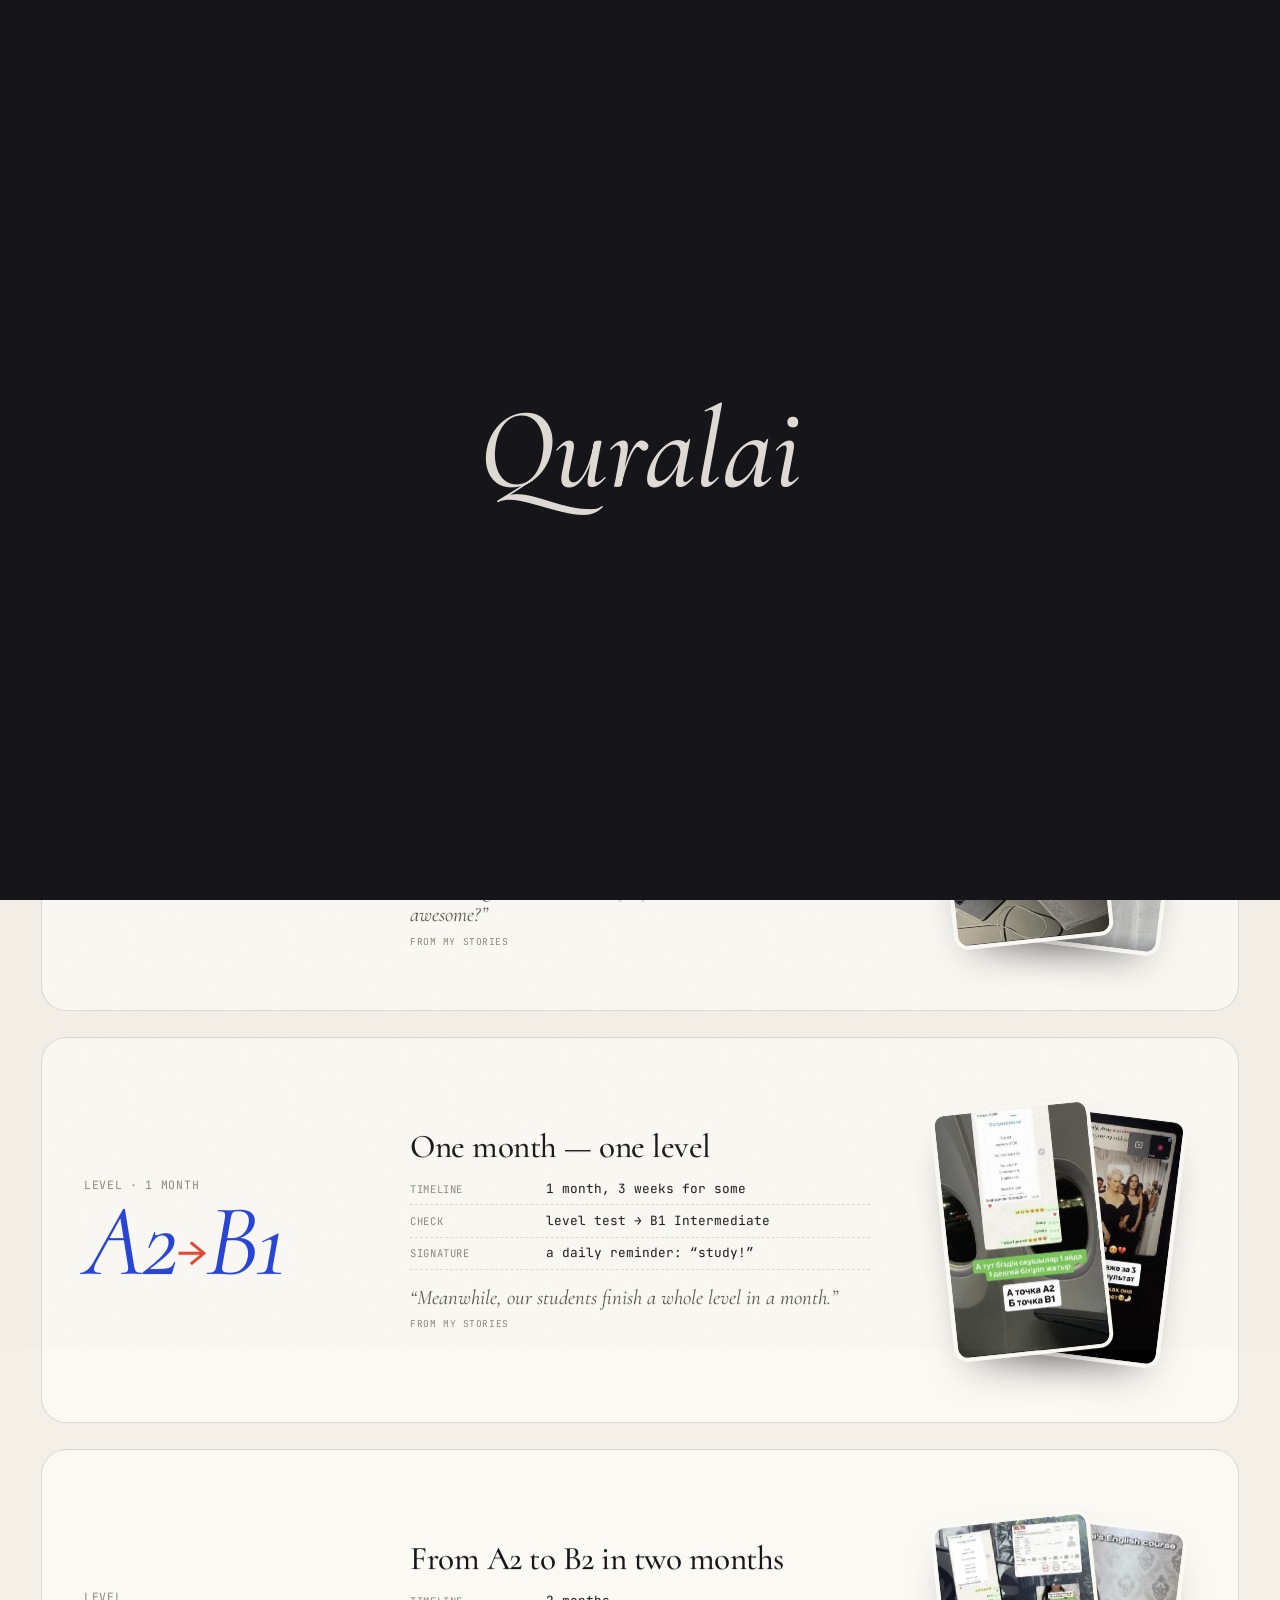
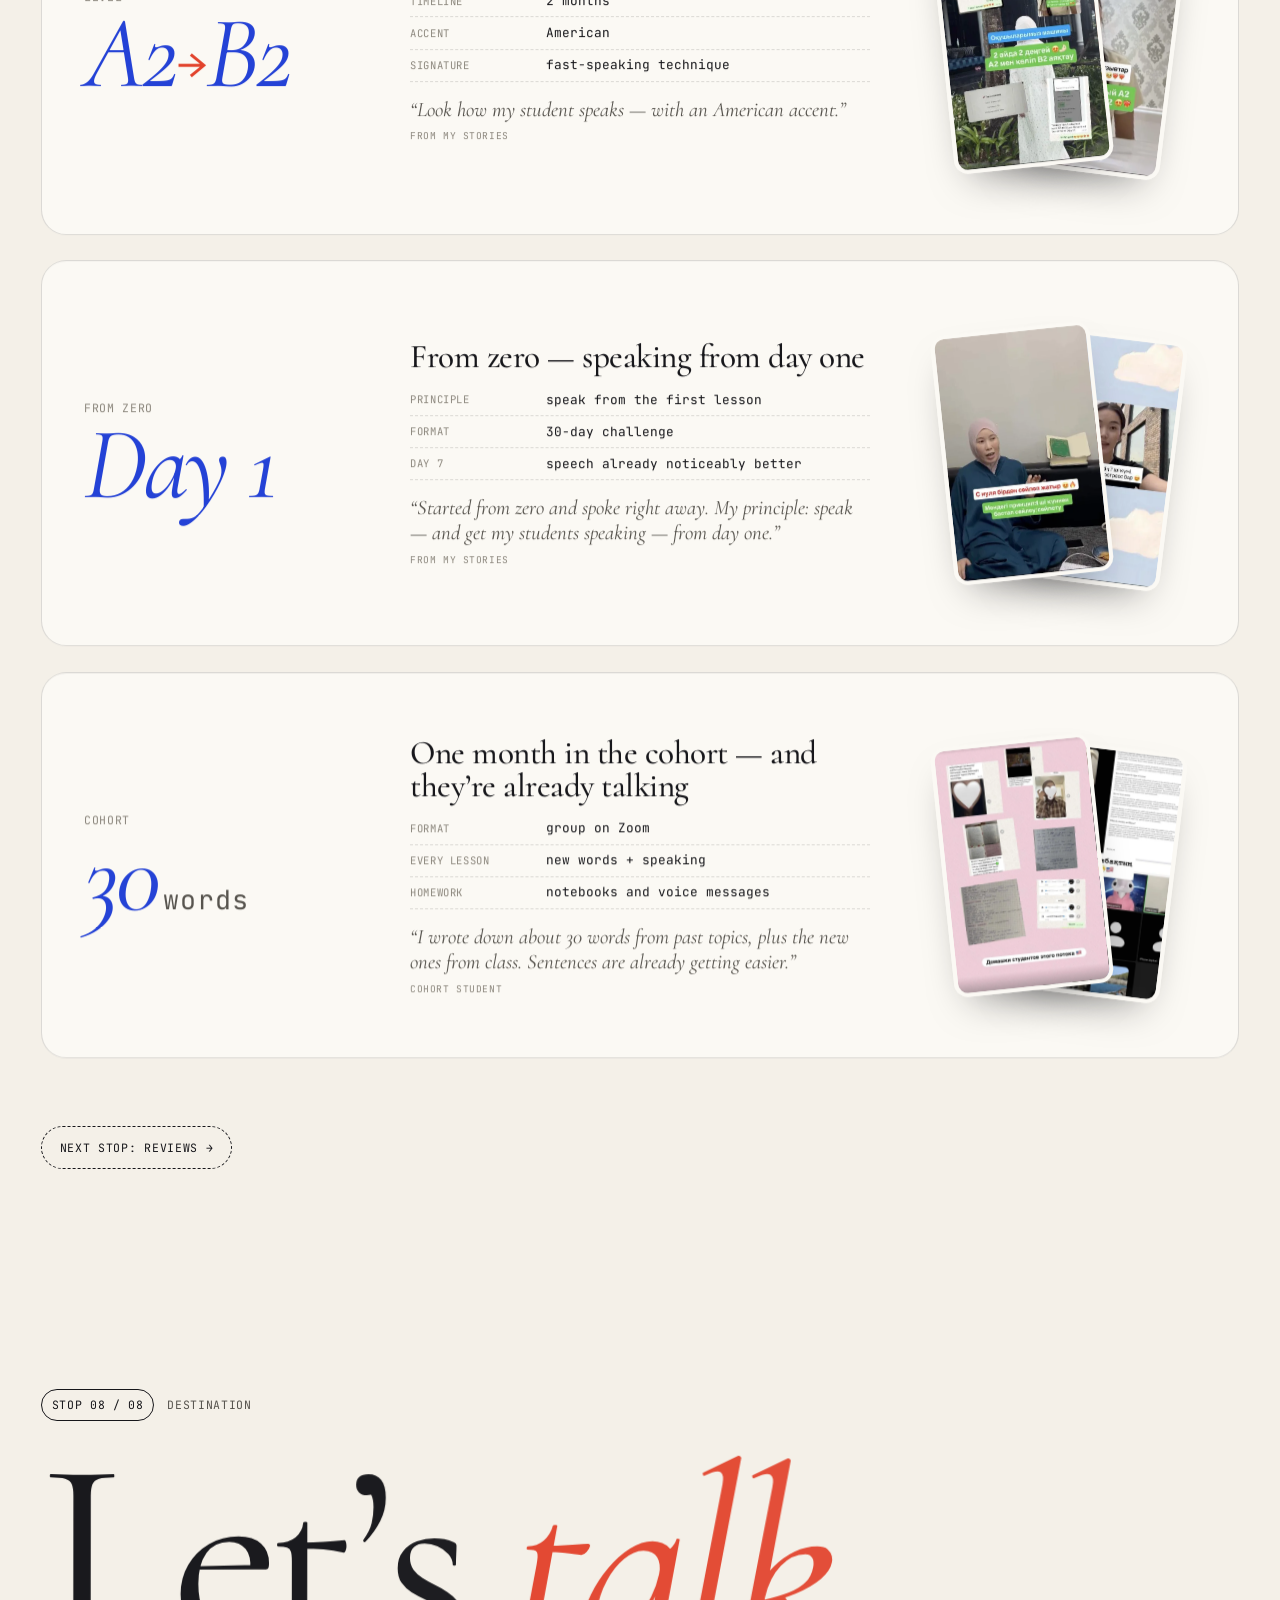
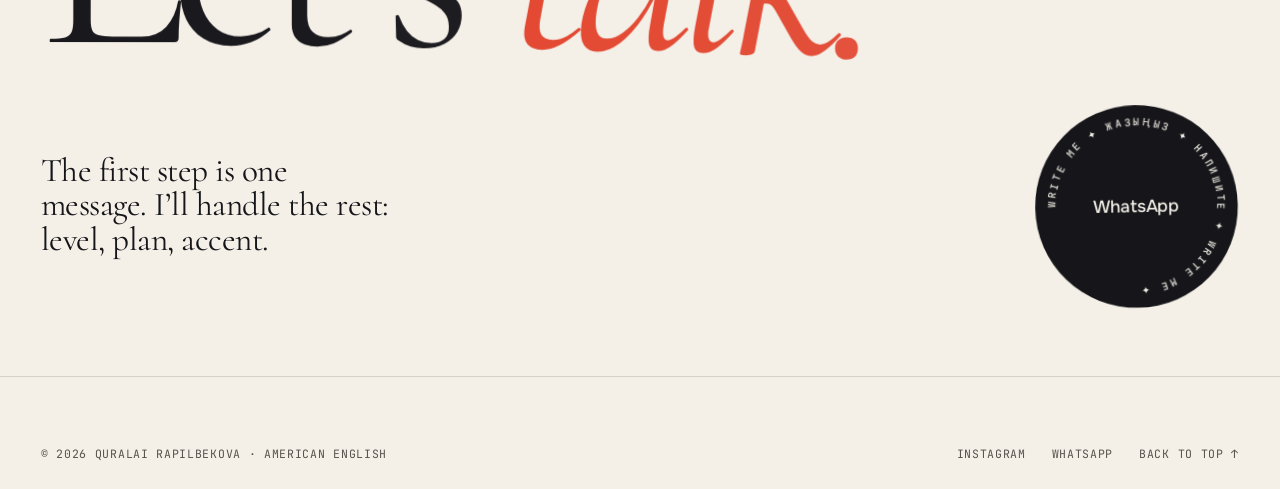
==== cases.html @ 3e8ac433 "Quralai portfolio site: multi-page, EN/RU/KZ, cases and reviews Co-Authored-By: Claude Opus 5.5 <nor" ====
<!doctype html>
<html lang="en" data-lang="en">
<head>
<meta charset="utf-8">
<meta name="viewport" content="width=device-width, initial-scale=1">
<title>Quralai — American English coach</title>
<meta name="description" content="Құралай Рапилбекова — преподаватель американского английского. 1300+ учеников по всему миру, 80% урока — живая речь. Консультации, потоки, индивидуальные занятия онлайн.">
<meta property="og:title" content="Quralai — American English coach">
<meta property="og:description" content="Американский английский, на котором вы наконец заговорите. 1300+ учеников, 7 языков, онлайн по всему миру.">
<meta property="og:image" content="assets/img/hero-portrait.webp">
<meta name="theme-color" content="#F4F0E8">
<link rel="icon" href="data:image/svg+xml,%3Csvg xmlns='http://www.w3.org/2000/svg' viewBox='0 0 64 64'%3E%3Crect width='64' height='64' rx='32' fill='%2316161A'/%3E%3Ctext x='32' y='44' text-anchor='middle' font-family='Georgia' font-style='italic' font-size='38' fill='%23F4F0E8'%3EQ%3C/text%3E%3C/svg%3E">
<link rel="preconnect" href="https://fonts.googleapis.com">
<link rel="preconnect" href="https://fonts.gstatic.com" crossorigin>
<link href="https://fonts.googleapis.com/css2?family=Caveat:wght@500;700&family=Cormorant:ital,wght@0,400;0,500;0,600;1,400;1,500;1,600&family=JetBrains+Mono:wght@400;500&family=Onest:wght@400;500;600&display=swap" rel="stylesheet">
<script src="assets/js/hide-netlify-badge.js"></script>
<link rel="stylesheet" href="assets/css/style.css?v=8">
</head>
<body class="is-loading subpage">
<span id="page-top"></span>
<div class="curtain" aria-hidden="true"><span class="curtain__word serif-i">Quralai</span></div>


<!-- ============ PRELOADER: greetings ============ -->
<div class="loader" aria-hidden="true">
  <div class="loader__word"><span data-greet>Сәлем</span></div>
  <div class="loader__meta mono"><span>Boarding</span><span class="loader__count">00</span></div>
</div>

<!-- ============ CURSOR ============ -->
<div class="cursor" aria-hidden="true">
  <div class="cursor__ring">
    <svg class="cursor__orbit" viewBox="0 0 120 120"><defs><path id="orbitPath" d="M60,60 m-46,0 a46,46 0 1,1 92,0 a46,46 0 1,1 -92,0"/></defs><text><textPath href="#orbitPath">hello · сәлем · привет · bonjour · hola · hello · сәлем ·</textPath></text></svg>
    <span class="cursor__label"></span>
  </div>
  <div class="cursor__dot"></div>
</div>

<!-- ============ BACKGROUND GLOBE ============ -->
<div class="globe" aria-hidden="true"><canvas id="globe"></canvas></div>
<div class="grain" aria-hidden="true"></div>

<!-- ============ NAV ============ -->
<header class="nav">
  <a href="index.html" class="nav__logo" data-cursor="наверх"><span class="serif-i">Quralai</span><sup class="mono">EN-US</sup></a>
  <nav class="nav__links" aria-label="Разделы">
    <a data-i18n="t0" href="path.html" data-n="01">Путь</a>
    <a data-i18n="t1" href="method.html" data-n="02">Метод</a>
    <a data-i18n="t2" class="is-active" href="cases.html" data-n="03">Кейсы</a>
    <a data-i18n="t3" href="reviews.html" data-n="04">Отзывы</a>
    <a href="reels.html" data-n="05">Reels</a>
    <a data-i18n="t4" href="formats.html" data-n="06">Форматы</a>
    <a href="faq.html" data-n="07">FAQ</a>
  </nav>
  <div class="lang" role="group" aria-label="Language"><button data-lang="en" class="is-on" aria-pressed="true">EN</button><button data-lang="ru" aria-pressed="false">RU</button><button data-lang="kz" aria-pressed="false">KZ</button><i class="lang__pill" aria-hidden="true"></i></div>
  <a class="btn btn--ink btn--sm nav__cta magnetic" href="https://wa.me/77477490495?text=%D0%97%D0%B4%D1%80%D0%B0%D0%B2%D1%81%D1%82%D0%B2%D1%83%D0%B9%D1%82%D0%B5%2C%20%D0%9A%D1%83%D1%80%D0%B0%D0%BB%D0%B0%D0%B9!%20%D0%A5%D0%BE%D1%87%D1%83%20%D0%B7%D0%B0%D0%BF%D0%B8%D1%81%D0%B0%D1%82%D1%8C%D1%81%D1%8F%20%D0%BD%D0%B0%20%D0%BA%D0%BE%D0%BD%D1%81%D1%83%D0%BB%D1%8C%D1%82%D0%B0%D1%86%D0%B8%D1%8E" target="_blank" rel="noopener" data-cursor="WhatsApp"><span class="roll"><span data-i18n="t5">Записаться</span><span data-i18n="t5">Записаться</span></span><i class="arr">↗</i></a>
  <button class="nav__burger" aria-label="Меню" aria-expanded="false"><span></span><span></span></button>
  <!-- flight progress -->
  <div class="flight" aria-hidden="true">
    <div class="flight__track"><div class="flight__fill"></div></div>
    <svg class="flight__plane" viewBox="0 0 24 24"><path d="M21 16v-2l-8-5V3.5a1.5 1.5 0 0 0-3 0V9l-8 5v2l8-2.5V19l-2 1.5V22l3.5-1 3.5 1v-1.5L13 19v-5.5z"/></svg>
  </div>
</header>
<div class="menu" aria-hidden="true">
  <a data-i18n="t0" href="path.html">Путь</a><a data-i18n="t1" href="method.html">Метод</a><a data-i18n="t2" href="cases.html">Кейсы</a><a data-i18n="t3" href="reviews.html">Отзывы</a><a href="reels.html">Reels</a><a data-i18n="t4" href="formats.html">Форматы</a><a href="faq.html">FAQ</a>
  <a class="menu__wa" href="https://wa.me/77477490495" target="_blank" rel="noopener">WhatsApp ↗</a>
</div>

<main id="smooth">
<!-- ================================================= 03 CASES -->
<section class="cases" id="cases" data-globe="cases">
  <div class="wrap">
    <div class="sec-head sec-head--split">
      <div>
        <div class="stop mono"><span class="stop__n">Stop 03 / 08</span><span data-i18n="t2">Кейсы</span></div>
        <h2 data-i18n="t60" class="h2 reveal-lines">Не обещания — <em data-i18n="t83">результаты</em> учеников.</h2>
      </div>
      <p data-i18n="t61" class="sec-head__aside">Скриншоты из моих сторис, без ретуши. Нажмите на карточку — откроется как в Instagram.</p>
    </div>

    <ul class="proof">
      <li><b class="serif-i">+1</b><span data-i18n="c01">уровень за месяц</span></li>
      <li><b class="serif-i">A2<i>→</i>B2</b><span data-i18n="c02">за 2 месяца</span></li>
      <li><b class="serif-i">7.0</b><span>IELTS Speaking</span></li>
      <li><b class="serif-i">50/50</b><span data-i18n="c03">ЕНТ — автоматом по IELTS</span></li>
    </ul>

    <div class="case-list">
      <article class="case" data-story="ielts" data-cursor="открыть">
        <div class="case__metric"><span class="mono">IELTS · Speaking</span><b class="serif-i">7.0</b></div>
        <div class="case__body">
          <h3 data-i18n="c10">Speaking 7.0 за один месяц</h3>
          <ul class="case__facts mono"><li data-i18n="c11"><span>Срок</span>1 месяц</li><li data-i18n="c12"><span>Формат</span>индивидуально, 5 уроков в неделю</li><li><span>Overall</span>6.0 · S 7.0 · L 6.0 · W 6.0 · R 5.5</li><li data-i18n="c13"><span>Бонус</span>50/50 на ЕНТ — автоматом</li></ul>
          <p class="case__quote" data-i18n="c14">«Теперь на ЕНТ — 50/50 автоматом. Разве не классно?» <span class="mono">из моих сторис</span></p>
        </div>
        <div class="case__shots"><img src="assets/img/stories/ielts-4.webp" alt="IELTS: Overall 6.0, Speaking 7.0" loading="lazy"><img src="assets/img/stories/ielts-2.webp" alt="Результат IELTS: Speaking 7.0" loading="lazy"></div>
      </article>

      <article class="case" data-story="levels" data-cursor="открыть">
        <div class="case__metric"><span class="mono" data-i18n="c20">Уровень · 1 месяц</span><b class="serif-i">A2<i>→</i>B1</b></div>
        <div class="case__body">
          <h3 data-i18n="c21">Один месяц — один уровень</h3>
          <ul class="case__facts mono"><li data-i18n="c22"><span>Срок</span>1 месяц, у некоторых — 3 недели</li><li data-i18n="c23"><span>Проверка</span>тест уровня → B1 Intermediate</li><li data-i18n="c24"><span>Фишка</span>каждый день напоминаю: «учитесь!»</li></ul>
          <p class="case__quote" data-i18n="c25">«А у нас ученики проходят целый уровень за месяц». <span class="mono">из моих сторис</span></p>
        </div>
        <div class="case__shots"><img src="assets/img/stories/res-b1.webp" alt="Тест уровня: B1 Intermediate" loading="lazy"><img src="assets/img/stories/res-3weeks.webp" alt="Результат за 3 недели" loading="lazy"></div>
      </article>

      <article class="case" data-story="results" data-cursor="открыть">
        <div class="case__metric"><span data-i18n="t67" class="mono">Уровень</span><b class="serif-i">A2<i>→</i>B2</b></div>
        <div class="case__body">
          <h3 data-i18n="t68">С A2 до B2 за два месяца</h3>
          <ul class="case__facts mono"><li data-i18n="t69"><span>Срок</span>2 месяца</li><li data-i18n="t70"><span>Акцент</span>американский</li><li data-i18n="t71"><span>Фишка</span>техника быстрого говорения</li></ul>
          <p data-i18n="t72" class="case__quote">«Посмотрите, как говорит моя ученица — с американским акцентом». <span class="mono">из моих сторис</span></p>
        </div>
        <div class="case__shots"><img src="assets/img/stories/res-2levels.webp" alt="2 месяца — 2 уровня: A2 → B2" loading="lazy"><img src="assets/img/stories/res-a2b2.webp" alt="Ученица: точка А — A2, точка B — B2" loading="lazy"></div>
      </article>

      <article class="case" data-story="zero" data-cursor="открыть">
        <div class="case__metric"><span class="mono" data-i18n="c30">С нуля</span><b class="serif-i">Day 1</b></div>
        <div class="case__body">
          <h3 data-i18n="c31">С нуля — говорит с первого дня</h3>
          <ul class="case__facts mono"><li data-i18n="c32"><span>Принцип</span>говорить с первого урока</li><li data-i18n="c33"><span>Формат</span>30-дневный челлендж</li><li data-i18n="c34"><span>День 7</span>речь уже заметно лучше</li></ul>
          <p class="case__quote" data-i18n="c35">«С нуля сразу заговорила. Мой принцип — говорить и заставлять говорить с первого дня». <span class="mono">из моих сторис</span></p>
        </div>
        <div class="case__shots"><img src="assets/img/stories/res-zero.webp" alt="Ученица с нуля говорит на английском" loading="lazy"><img src="assets/img/stories/res-challenge.webp" alt="30-дневный челлендж, день 7" loading="lazy"></div>
      </article>

      <article class="case" data-story="lessons" data-cursor="открыть">
        <div class="case__metric"><span class="mono">Поток</span><b data-i18n="t73" class="serif-i">30<small>слов</small></b></div>
        <div class="case__body">
          <h3 data-i18n="t74">Месяц в потоке — и уже говорят</h3>
          <ul class="case__facts mono"><li data-i18n="t75"><span>Формат</span>группа в Zoom</li><li data-i18n="t76"><span>Каждый урок</span>новые слова + speaking</li><li data-i18n="t77"><span>Домашка</span>тетради и голосовые</li></ul>
          <p data-i18n="t78" class="case__quote">«Записала около 30 слов по прошлым темам и новые с урока. С предложениями уже становится легче». <span class="mono">студентка потока</span></p>
        </div>
        <div class="case__shots"><img src="assets/img/stories/lesson-2.webp" alt="Домашние задания студентов потока" loading="lazy"><img src="assets/img/stories/lesson-1.webp" alt="Урок в Zoom" loading="lazy"></div>
      </article>
    </div>

    <a data-i18n="t79" href="reviews.html" class="next mono" data-cursor="дальше">Следующая остановка: отзывы →</a>
  </div>
</section>

<!-- ================================================= 08 CONTACT -->
<section class="contact" id="contact" data-globe="contact">
  <div class="wrap">
    <div class="stop mono"><span class="stop__n">Stop 08 / 08</span><span data-i18n="t146">Пункт назначения</span></div>
    <h2 class="contact__title"><span class="split-chars">Let’s</span> <em class="split-chars">talk.</em></h2>
    <div class="contact__row">
      <p data-i18n="t147" class="contact__lead">Первый шаг — одно сообщение. Остальное беру на себя: уровень, план, акцент.</p>
      <a class="contact__orb magnetic" href="https://wa.me/77477490495?text=%D0%97%D0%B4%D1%80%D0%B0%D0%B2%D1%81%D1%82%D0%B2%D1%83%D0%B9%D1%82%D0%B5%2C%20%D0%9A%D1%83%D1%80%D0%B0%D0%BB%D0%B0%D0%B9!" target="_blank" rel="noopener" data-cursor="написать">
        <svg viewBox="0 0 200 200" aria-hidden="true"><defs><path id="orbPath" d="M100,100 m-80,0 a80,80 0 1,1 160,0 a80,80 0 1,1 -160,0"/></defs><text><textPath href="#orbPath">WRITE ME ✦ ЖАЗЫҢЫЗ ✦ НАПИШИТЕ ✦ WRITE ME ✦ </textPath></text></svg>
        <span>WhatsApp</span>
      </a>
    </div>
  </div>
  <footer class="foot wrap mono">
    <span>© 2026 Quralai Rapilbekova · American English</span>
    <span class="foot__links"><a href="https://www.instagram.com/rapilbekova_qr/" target="_blank" rel="noopener">Instagram</a><a href="https://wa.me/77477490495" target="_blank" rel="noopener">WhatsApp</a><a data-i18n="t148" href="#page-top">Наверх ↑</a></span>
  </footer>
</section>

</main>

<!-- ============ STORY VIEWER ============ -->
<div class="viewer" id="viewer" aria-hidden="true" role="dialog" aria-label="Сторис">
  <div class="viewer__bg" data-close></div>
  <div class="viewer__card">
    <div class="viewer__bars"></div>
    <div class="viewer__head"><span class="viewer__avatar"><img src="assets/img/reels/DepjRBNNou3.webp" alt=""></span><b>rapilbekova_qr</b><span class="viewer__title mono"></span><button class="viewer__x" data-close aria-label="Закрыть">✕</button></div>
    <img class="viewer__img" alt="">
    <button class="viewer__prev" aria-label="Назад"></button><button class="viewer__next" aria-label="Вперёд"></button>
  </div>
</div>

<!-- ============ VIDEO MODAL ============ -->
<div class="vmodal" id="vmodal" aria-hidden="true" role="dialog" aria-label="Видео">
  <div class="vmodal__bg" data-close></div>
  <div class="vmodal__card">
    <video controls playsinline></video>
    <div class="vmodal__meta"><span class="vmodal__title serif-i"></span><a data-i18n="t149" class="mono vmodal__ig" target="_blank" rel="noopener">Открыть в Instagram ↗</a></div>
    <button class="vmodal__x" data-close aria-label="Закрыть">✕</button>
  </div>
</div>

<script src="assets/js/vendor/gsap.min.js"></script>
<script src="assets/js/vendor/ScrollTrigger.min.js"></script>
<script src="assets/js/vendor/lenis.min.js"></script>
<script src="assets/js/i18n-en.js?v=8"></script>
<script src="assets/js/i18n.js?v=8"></script>
<script src="assets/js/main.js?v=8"></script>
</body>
</html>
---- assets/css/style.css ----
/* =========================================================
   QURALAI — American English coach
   Light editorial · airmail / passport motif · golden ratio
   ========================================================= */

:root {
  --paper: #F4F0E8;
  --paper-2: #ECE6DA;
  --card: #FBF9F4;
  --ink: #16161A;
  --ink-2: #56534D;
  --ink-3: #8C877D;
  --line: rgba(22, 22, 26, .14);
  --blue: #2442D6;
  --red: #E2432C;
  --sky: #CADDEC;
  --butter: #F3E6B8;

  /* golden ratio scale */
  --phi: 1.618;
  --s-2: .382rem;
  --s-1: .618rem;
  --s0: 1rem;
  --s1: 1.618rem;
  --s2: 2.618rem;
  --s3: 4.236rem;
  --s4: 6.854rem;
  --s5: 11.09rem;

  --serif: "Cormorant", "Times New Roman", serif;
  --sans: "Onest", system-ui, -apple-system, sans-serif;
  --mono: "JetBrains Mono", ui-monospace, monospace;
  --hand: "Caveat", cursive;

  --gutter: clamp(16px, 3.2vw, 48px);
  --maxw: 1440px;
  --ease: cubic-bezier(.2, .7, .1, 1);
  --ease-out: cubic-bezier(.16, 1, .3, 1);
  --r: 18px;
}

*, *::before, *::after { box-sizing: border-box; }
html { -webkit-text-size-adjust: 100%; }
html.lenis, html.lenis body { height: auto; }
.lenis.lenis-smooth { scroll-behavior: auto !important; }
.lenis.lenis-stopped { overflow: hidden; }

body {
  margin: 0;
  background: var(--paper);
  color: var(--ink);
  font-family: var(--sans);
  font-size: 16px;
  line-height: 1.55;
  -webkit-font-smoothing: antialiased;
  text-rendering: optimizeLegibility;
  overflow-x: hidden;
}
body.is-loading { overflow: hidden; }
img, video, svg { display: block; max-width: 100%; }
a { color: inherit; text-decoration: none; }
button { font: inherit; color: inherit; background: none; border: 0; padding: 0; cursor: pointer; }
em { font-family: var(--serif); font-style: italic; font-weight: 500; }
::selection { background: var(--ink); color: var(--paper); }

.mono { font-family: var(--mono); font-size: .72rem; letter-spacing: .06em; text-transform: uppercase; }
.serif-i { font-family: var(--serif); font-style: italic; font-weight: 500; }
.hand { font-family: var(--hand); font-weight: 500; }
.wrap { width: 100%; max-width: var(--maxw); margin: 0 auto; padding: 0 var(--gutter); }

/* custom cursor on fine pointers only */
@media (hover: hover) and (pointer: fine) {
  html.has-cursor, html.has-cursor * { cursor: none !important; }
}

/* ---------- grain + globe ---------- */
.grain {
  position: fixed; inset: -50%; z-index: 90; pointer-events: none; opacity: .06;
  background-image: url("data:image/svg+xml,%3Csvg xmlns='http://www.w3.org/2000/svg' width='160' height='160'%3E%3Cfilter id='n'%3E%3CfeTurbulence type='fractalNoise' baseFrequency='.85' numOctaves='3' stitchTiles='stitch'/%3E%3C/filter%3E%3Crect width='100%25' height='100%25' filter='url(%23n)'/%3E%3C/svg%3E");
  animation: grain 1.2s steps(6) infinite;
}
@keyframes grain { 0%{transform:translate(0,0)} 20%{transform:translate(-3%,2%)} 40%{transform:translate(2%,-3%)} 60%{transform:translate(-2%,-1%)} 80%{transform:translate(3%,3%)} 100%{transform:translate(0,0)} }

.globe {
  position: fixed; z-index: 0; pointer-events: none;
  width: min(86vh, 78vw); aspect-ratio: 1;
  left: 50%; top: 50%;
  transform: translate(-50%, -50%);
  opacity: .9;
  will-change: transform, opacity;
}
.globe canvas { width: 100%; height: 100%; }

main { position: relative; z-index: 1; }

/* ---------- page curtain ---------- */
.curtain { position: fixed; inset: 0; z-index: 190; background: var(--ink); display: grid; place-items: center; transform: translateY(100%); pointer-events: none; }
body.is-loading .curtain { transform: none; }
.curtain__word { color: var(--paper); font-size: clamp(3rem, 9vw, 8rem); opacity: .9; }
body.subpage main { padding-top: 96px; }
body.subpage .path { padding-top: 0; }

/* ---------- home route ---------- */
.route { padding: var(--s4) 0; }
.route__grid { display: grid; grid-template-columns: repeat(4, 1fr); gap: var(--s0); }
.rcard {
  position: relative; display: grid; grid-template-rows: auto auto auto 1fr; gap: .5rem; padding: 12px 12px var(--s1);
  background: var(--card); border: 1px solid var(--line); border-radius: var(--r); overflow: hidden;
  transition: transform .6s var(--ease-out), box-shadow .6s var(--ease-out), background .4s;
}
.rcard:first-child { grid-column: span 2; grid-row: span 2; }
.rcard:hover { transform: translateY(-8px) rotate(-.6deg); box-shadow: 0 30px 60px -35px rgba(22,22,26,.45); }
.rcard__n { position: absolute; z-index: 2; top: 22px; left: 22px; padding: .3rem .55rem; border-radius: 999px; background: var(--paper); }
.rcard__img { display: block; aspect-ratio: 4 / 3; overflow: hidden; border-radius: calc(var(--r) - 8px); background: var(--paper-2); }
.rcard:first-child .rcard__img { aspect-ratio: 1 / 1; }
.rcard__img img { width: 100%; height: 100%; object-fit: cover; object-position: 50% 30%; transition: transform 1s var(--ease-out); }
.rcard:hover .rcard__img img { transform: scale(1.08); }
.rcard__t { font-size: clamp(1.8rem, 2.6vw, 2.6rem); line-height: 1; margin: .4rem 6px 0; }
.rcard:first-child .rcard__t { font-size: clamp(2.6rem, 4.2vw, 4.236rem); }
.rcard__d { margin: 0 6px; color: var(--ink-2); font-size: .95rem; line-height: 1.4; }
.rcard__go { position: absolute; right: 18px; bottom: 16px; width: 40px; height: 40px; border-radius: 50%; border: 1px solid var(--ink); display: grid; place-items: center; transition: background .3s, color .3s, transform .5s var(--ease-out); }
.rcard:hover .rcard__go { background: var(--ink); color: var(--paper); transform: rotate(-45deg); }
@media (max-width: 1100px) { .route__grid { grid-template-columns: repeat(2, 1fr); } .rcard:first-child { grid-row: auto; } }
@media (max-width: 899px) { body.subpage main { padding-top: 84px; } }
@media (max-width: 560px) { .route__grid { grid-template-columns: 1fr; } .rcard:first-child { grid-column: auto; } }

/* ---------- loader ---------- */
.loader {
  position: fixed; inset: 0; z-index: 200; background: var(--ink); color: var(--paper);
  display: grid; place-items: center;
}
.loader__word { font-family: var(--serif); font-style: italic; font-size: clamp(3.5rem, 11vw, 10rem); line-height: 1; overflow: hidden; padding: .1em .2em; }
.loader__word span { display: inline-block; }
.loader__meta { position: absolute; left: var(--gutter); right: var(--gutter); bottom: var(--s2); display: flex; justify-content: space-between; color: rgba(244,240,232,.6); }
.loader__count { color: var(--paper); }

/* ---------- cursor ---------- */
.cursor { position: fixed; inset: 0; z-index: 300; pointer-events: none; display: none; opacity: 0; transition: opacity .3s; }
html.has-cursor .cursor { display: block; }
.cursor__dot, .cursor__ring { position: absolute; left: 0; top: 0; will-change: transform; }
.cursor__dot { width: 6px; height: 6px; margin: -3px 0 0 -3px; border-radius: 50%; background: var(--ink); transition: opacity .2s, background .2s; }
.cursor__ring {
  width: 38px; height: 38px; margin: -19px 0 0 -19px; border-radius: 999px;
  border: 1px solid rgba(22,22,26,.45);
  display: grid; place-items: center;
  transition: width .45s var(--ease-out), height .45s var(--ease-out), margin .45s var(--ease-out), background .3s, border-color .3s;
}
.cursor__label { font-family: var(--hand); font-size: 1.3rem; line-height: 1; color: var(--paper); white-space: nowrap; opacity: 0; transform: scale(.6); transition: opacity .25s, transform .4s var(--ease-out); }
.cursor__orbit { position: absolute; inset: -40px; width: calc(100% + 80px); height: calc(100% + 80px); opacity: 0; transition: opacity .4s; animation: spin 9s linear infinite; }
.cursor__orbit text { font-family: var(--mono); font-size: 8.4px; letter-spacing: 1.6px; fill: var(--ink); text-transform: uppercase; }
.cursor.is-label .cursor__ring { width: 96px; height: 96px; margin: -48px 0 0 -48px; background: var(--ink); border-color: var(--ink); }
.cursor.is-label .cursor__label { opacity: 1; transform: scale(1); }
.cursor.is-label .cursor__dot { opacity: 0; }
.cursor.is-hello .cursor__orbit { opacity: .75; }
.cursor.is-link .cursor__ring { width: 58px; height: 58px; margin: -29px 0 0 -29px; border-color: var(--ink); background: rgba(22,22,26,.04); }
.cursor.is-down .cursor__dot { background: var(--red); }
.cursor.is-red .cursor__ring { background: var(--red); border-color: var(--red); }

@keyframes spin { to { transform: rotate(360deg); } }

/* ---------- buttons ---------- */
.btn {
  --h: 54px;
  position: relative; display: inline-flex; align-items: center; gap: .9rem;
  height: var(--h); padding: 0 1.4rem 0 1.6rem; border-radius: 999px;
  font-weight: 500; font-size: .98rem; letter-spacing: -.005em; white-space: nowrap;
  transition: background .35s, color .35s, border-color .35s, transform .35s var(--ease-out);
  overflow: hidden; isolation: isolate;
}
.btn--sm { --h: 44px; font-size: .9rem; padding: 0 1.1rem 0 1.25rem; }
.btn--ink { background: var(--ink); color: var(--paper); }
.btn--red { background: var(--red); color: #fff; }
.btn--ghost { border: 1px solid var(--ink); color: var(--ink); }
.btn::before {
  content: ""; position: absolute; inset: 0; z-index: -1; border-radius: inherit;
  background: var(--blue); transform: translateY(101%); transition: transform .5s var(--ease-out);
}
.btn--ghost::before { background: var(--ink); }
.btn:hover::before { transform: translateY(0); }
.btn--ghost:hover { color: var(--paper); }
.btn .arr { font-style: normal; transition: transform .45s var(--ease-out); }
.btn:hover .arr { transform: translateX(3px) rotate(-8deg); }
.roll { display: inline-grid; overflow: hidden; height: 1.3em; line-height: 1.3em; }
.roll > span { grid-area: 1/1; transition: transform .5s var(--ease-out); }
.roll > span:last-child { transform: translateY(110%); }
.btn:hover .roll > span:first-child, .ig-link:hover .roll > span:first-child { transform: translateY(-110%); }
.btn:hover .roll > span:last-child { transform: translateY(0); }

/* ---------- nav ---------- */
.nav {
  position: fixed; z-index: 100; top: 0; left: 0; right: 0;
  display: flex; align-items: center; gap: var(--s1);
  padding: 18px var(--gutter);
  transition: transform .5s var(--ease-out), background .4s;
}
.nav.is-scrolled { background: rgba(244,240,232,.78); backdrop-filter: blur(14px) saturate(1.2); -webkit-backdrop-filter: blur(14px) saturate(1.2); }
.nav.is-hidden { transform: translateY(-110%); }
.nav__logo { font-size: 1.75rem; line-height: 1; display: flex; align-items: flex-start; gap: .3rem; }
.nav__logo sup { font-size: .55rem; margin-top: .2rem; padding: .15rem .35rem; border: 1px solid var(--ink); border-radius: 4px; }
.lang { position: relative; display: inline-flex; padding: 3px; border: 1px solid var(--ink); border-radius: 999px; flex-shrink: 0; isolation: isolate; }
.lang button { position: relative; z-index: 1; width: 38px; height: 32px; border-radius: 999px; font-family: var(--mono); font-size: .68rem; letter-spacing: .06em; transition: color .4s var(--ease-out); }
.lang button.is-on { color: var(--paper); }
.lang__pill { position: absolute; z-index: 0; left: 3px; top: 3px; width: 38px; height: 32px; border-radius: 999px; background: var(--ink); transition: transform .55s var(--ease-out); }
html[data-lang="ru"] .lang__pill { transform: translateX(38px); }
html[data-lang="kz"] .lang__pill { transform: translateX(76px); }
.nav__links ~ .lang { margin-left: 0; }
main { transition: opacity .26s ease, filter .26s ease; }
body.lang-swap main { opacity: 0; filter: blur(8px); }
.bubble__tr:empty { display: none; }
html[data-lang="ru"] .bubble__tr[data-kz]:not([data-kz=""]) { display: none; }
.nav__links { display: flex; gap: clamp(.8rem, 1.6vw, 1.8rem); margin: 0 auto; font-size: .92rem; }
.nav__links a { position: relative; padding: .3rem 0; color: var(--ink-2); transition: color .3s; }
.nav__links a::before { content: attr(data-n); position: absolute; top: -.55rem; left: 0; font-family: var(--mono); font-size: .55rem; color: var(--ink-3); opacity: 0; transform: translateY(4px); transition: .35s var(--ease-out); }
.nav__links a::after { content: ""; position: absolute; left: 0; right: 0; bottom: 0; height: 1px; background: var(--ink); transform: scaleX(0); transform-origin: right; transition: transform .5s var(--ease-out); }
.nav__links a:hover, .nav__links a.is-active { color: var(--ink); }
.nav__links a:hover::before, .nav__links a.is-active::before { opacity: 1; transform: none; }
.nav__links a:hover::after, .nav__links a.is-active::after { transform: scaleX(1); transform-origin: left; }
.nav__burger { display: none; width: 44px; height: 44px; border-radius: 50%; border: 1px solid var(--ink); position: relative; }
.nav__burger span { position: absolute; left: 13px; right: 13px; height: 1.5px; background: var(--ink); transition: .4s var(--ease-out); }
.nav__burger span:first-child { top: 18px; } .nav__burger span:last-child { top: 25px; }
.nav__burger[aria-expanded="true"] span:first-child { top: 21px; transform: rotate(45deg); }
.nav__burger[aria-expanded="true"] span:last-child { top: 21px; transform: rotate(-45deg); }

.flight { position: absolute; left: var(--gutter); right: var(--gutter); bottom: 0; height: 12px; }
.flight__track { position: absolute; left: 0; right: 0; top: 50%; height: 1px; background-image: linear-gradient(90deg, var(--line) 50%, transparent 50%); background-size: 8px 1px; }
.flight__fill { position: absolute; left: 0; top: 0; bottom: 0; width: 100%; background: var(--ink); transform-origin: left; transform: scaleX(0); }
.flight__plane { position: absolute; top: -1px; left: 0; width: 14px; height: 14px; fill: var(--ink); transform: rotate(90deg); }

.menu {
  position: fixed; inset: 0; z-index: 99; background: var(--paper); padding: 110px var(--gutter) var(--s2);
  display: flex; flex-direction: column; gap: .2rem;
  clip-path: inset(0 0 100% 0); transition: clip-path .7s var(--ease-out);
}
.menu.is-open { clip-path: inset(0 0 0 0); }
.menu a { font-family: var(--serif); font-style: italic; font-size: clamp(2.6rem, 11vw, 4rem); line-height: 1.08; border-bottom: 1px solid var(--line); padding: .2rem 0; }
.menu .menu__wa { margin-top: auto; font-family: var(--mono); font-style: normal; font-size: .9rem; text-transform: uppercase; border: 0; }

/* ---------- section scaffolding ---------- */
section { position: relative; }
.stop { display: inline-flex; align-items: center; gap: .8rem; color: var(--ink-2); margin-bottom: var(--s1); }
.stop__n { padding: .38rem .6rem; border: 1px solid var(--ink); border-radius: 999px; color: var(--ink); }
.h2 { font-family: var(--serif); font-weight: 400; font-size: clamp(2.6rem, 6.4vw, 6.854rem); line-height: .96; letter-spacing: -.02em; margin: 0; max-width: 13ch; }
.h2 em { color: var(--blue); }
.h3 { font-family: var(--serif); font-weight: 400; font-size: clamp(2rem, 3.8vw, 4.236rem); line-height: 1; letter-spacing: -.015em; margin: 0 0 var(--s0); }
.h3 em { color: var(--red); }
.sec-head { margin-bottom: var(--s3); }
.sec-head--split { display: grid; grid-template-columns: 1.618fr 1fr; align-items: end; gap: var(--s2); }
.sec-head__aside { color: var(--ink-2); max-width: 34ch; margin: 0 0 .4rem auto; font-size: 1.02rem; }
.next {
  display: inline-flex; align-items: center; gap: .6rem; margin-top: var(--s3);
  padding: .75rem 1.1rem; border: 1px dashed var(--ink); border-radius: 999px; transition: background .3s, color .3s, gap .4s var(--ease-out);
}
.next:hover { background: var(--ink); color: var(--paper); gap: 1rem; }

/* line/word reveal */
.reveal-lines .w { display: inline-block; overflow: hidden; vertical-align: top; padding-bottom: .08em; margin-bottom: -.08em; }
.reveal-lines .w > span { display: inline-block; will-change: transform; }
.split-chars .c { display: inline-block; will-change: transform; }

/* =========================================================
   HERO
   ========================================================= */
.hero {
  min-height: 100svh; padding: 96px var(--gutter) var(--s1);
  display: grid; grid-template-rows: auto 1fr auto; gap: var(--s0);
  overflow: hidden;
}
.hero__meta { display: flex; justify-content: space-between; color: var(--ink-2); border-top: 1px solid var(--line); padding-top: .8rem; }
.hero__coords i { font-style: normal; display: inline-block; animation: fly 3.2s var(--ease) infinite; }
@keyframes fly { 0%,100% { transform: translateX(0) } 50% { transform: translateX(6px) } }

.hero__title {
  margin: 0; position: relative;
  display: grid; grid-template-columns: 1fr auto 1fr; align-items: center;
  font-family: var(--serif); font-weight: 400; font-style: italic;
  font-size: clamp(5rem, min(17.5vw, 34vh), 20rem); line-height: .78; letter-spacing: -.045em;
}
.hero__word { position: relative; z-index: 2; display: block; white-space: nowrap; }
.hero__word--l { text-align: right; margin-right: .02em; transform: translateY(-.16em); }
.hero__word--r { text-align: left; margin-left: -.08em; transform: translateY(.2em); z-index: 3; }
.hero__word .c { transform-origin: 50% 100%; }

.hero__portrait {
  --w: clamp(150px, min(16vw, 30vh), 280px);
  position: relative; z-index: 2; width: var(--w); aspect-ratio: 1 / 1.618; display: block;
}
.hero__oval {
  position: absolute; inset: 0; border-radius: 999px; overflow: hidden; display: block;
  background: var(--sky);
  box-shadow: 0 40px 80px -40px rgba(22,22,26,.45);
  transform: translateZ(0);
}
.hero__oval img { width: 100%; height: 100%; object-fit: cover; object-position: 50% 30%; transform: scale(1.04); }
.hero__ring { position: absolute; left: 50%; top: 50%; width: 152%; aspect-ratio: 1; transform: translate(-50%, -50%); display: block; pointer-events: none; }
.hero__ring svg { width: 100%; height: 100%; animation: spin 26s linear infinite; }
.hero__ring text { font-family: var(--mono); font-style: normal; font-size: 9.6px; letter-spacing: 2.2px; fill: var(--ink); }
.hero__tag {
  position: absolute; z-index: 4; left: -78%; bottom: -4%; font-style: normal; letter-spacing: 0;
  font-size: clamp(1.2rem, 1.7vw, 1.7rem); line-height: 1; color: var(--blue); transform: rotate(-7deg); white-space: nowrap;
}
.hero__tag::after { content: "↗"; font-family: var(--sans); font-size: .8em; margin-left: .3em; }

.hero__bottom {
  display: grid; grid-template-columns: 1.618fr 1fr 1.618fr; align-items: end; gap: var(--s2);
}
.hero__lead { font-family: var(--serif); font-size: clamp(1.7rem, 2.6vw, 2.618rem); line-height: 1.02; letter-spacing: -.015em; margin: 0 0 var(--s0); max-width: 18ch; }
.hero__lead em { color: var(--blue); }
.hero__sub { color: var(--ink-2); margin: 0 0 var(--s1); max-width: 46ch; font-size: .98rem; }
.hero__ctas { display: flex; flex-wrap: wrap; gap: .7rem; }
.hero__scroll { justify-self: center; display: flex; flex-direction: column; align-items: center; gap: .8rem; color: var(--ink-2); text-align: center; }
.hero__scroll i { width: 1px; height: 64px; background: var(--line); position: relative; overflow: hidden; }
.hero__scroll i::after { content: ""; position: absolute; left: 0; top: -40%; width: 1px; height: 40%; background: var(--ink); animation: drip 2s var(--ease) infinite; }
@keyframes drip { to { top: 100%; } }
.hero__stats { list-style: none; padding: 0; margin: 0; display: grid; grid-template-columns: repeat(3, 1fr); border-top: 1px solid var(--ink); }
.hero__stats li { padding: .9rem .6rem 0 0; display: grid; gap: .25rem; }
.hero__stats li + li { padding-left: .9rem; border-left: 1px solid var(--line); }
.hero__stats b { font-size: clamp(2.2rem, 3.6vw, 3.6rem); line-height: .9; font-weight: 400; }
.hero__stats span { font-size: .78rem; color: var(--ink-2); line-height: 1.3; }

/* floating artefacts */
.float { position: absolute; z-index: 4; will-change: transform; }
.float--stamp {
  --r: 5px;
  top: 17%; right: 6%; width: clamp(120px, 10vw, 156px); padding: calc(var(--r) * 2); background: var(--card);
  transform: rotate(7deg);
  -webkit-mask: linear-gradient(#000 0 0) content-box, radial-gradient(var(--r), #0000 98%, #000) var(--r) var(--r) / calc(var(--r) * 3) calc(var(--r) * 3) round;
          mask: linear-gradient(#000 0 0) content-box, radial-gradient(var(--r), #0000 98%, #000) var(--r) var(--r) / calc(var(--r) * 3) calc(var(--r) * 3) round;
  filter: drop-shadow(0 18px 24px rgba(22,22,26,.18));
  transition: transform .6s var(--ease-out);
}
.float--stamp:hover { transform: rotate(0deg) scale(1.06); }
.stamp-photo { display: block; aspect-ratio: 3/4; overflow: hidden; margin-bottom: 6px; }
.stamp-photo img { width: 100%; height: 100%; object-fit: cover; object-position: 50% 40%; }
.float--stamp .mono { display: block; font-size: .52rem; line-height: 1.3; letter-spacing: .04em; }
.float--note {
  top: 15%; left: 3%; padding: 14px 16px 16px; background: var(--butter); font-size: 1.3rem; line-height: 1.1;
  transform: rotate(-5deg); box-shadow: 0 16px 30px -18px rgba(22,22,26,.35);
}
.float--note::before { content: ""; position: absolute; top: -10px; left: 50%; width: 56px; height: 20px; margin-left: -28px; background: rgba(202,221,236,.85); transform: rotate(3deg); }
.float--seal { bottom: 25%; right: 30%; width: clamp(92px, 8vw, 128px); color: var(--red); transform: rotate(-12deg); opacity: .9; }
.float--seal svg { animation: spin 30s linear infinite reverse; }
.float--seal text { font-family: var(--mono); font-size: 9px; letter-spacing: 1.4px; fill: currentColor; }
.float--seal .seal-big { font-family: var(--serif); font-style: italic; font-size: 30px; letter-spacing: 0; }
.float--seal .seal-small { font-family: var(--hand); font-size: 14px; letter-spacing: 0; }

/* =========================================================
   MARQUEE
   ========================================================= */
.marquee { position: relative; z-index: 1; border-block: 1px solid var(--ink); background: var(--paper); overflow: hidden; padding: .9rem 0; }
.marquee__track { display: flex; width: max-content; gap: 2.2rem; align-items: center; font-size: clamp(1.4rem, 2.6vw, 2.4rem); line-height: 1; will-change: transform; }
.marquee__track span { white-space: nowrap; }
.marquee__track span:not(.serif-i) { font-weight: 500; letter-spacing: -.02em; text-transform: uppercase; font-size: .7em; }
.marquee__track i { font-style: normal; color: var(--red); font-size: .7em; }

/* =========================================================
   01 PATH (horizontal pinned)
   ========================================================= */
.path { padding: var(--s4) 0; }
.path__pin { display: flex; align-items: center; gap: var(--s3); padding-left: var(--gutter); min-height: 100vh; }
.path__intro { flex: 0 0 min(460px, 36vw); }
.path__lede { color: var(--ink-2); max-width: 38ch; margin: var(--s1) 0 var(--s0); }
.path__hint { color: var(--ink-3); }
.path__track { display: flex; gap: var(--s2); align-items: center; padding-right: var(--gutter); will-change: transform; }
.tcard {
  flex: 0 0 clamp(250px, 22vw, 320px); position: relative; background: var(--card); border: 1px solid var(--line);
  border-radius: var(--r); padding: 12px 12px var(--s1);
  transition: transform .6s var(--ease-out), box-shadow .6s var(--ease-out);
}
.tcard:hover { transform: translateY(-10px) rotate(-1deg); box-shadow: 0 30px 60px -30px rgba(22,22,26,.35); }
.tcard--up { margin-top: -12vh; }
.tcard__img { aspect-ratio: 1 / 1.18; overflow: hidden; border-radius: calc(var(--r) - 8px); margin-bottom: var(--s0); background: var(--paper-2); }
.tcard__img img { width: 100%; height: 100%; object-fit: cover; object-position: 50% 35%; transform: scale(1.06); transition: transform 1s var(--ease-out); }
.tcard:hover .tcard__img img { transform: scale(1.14); }
.tcard__year { font-size: 5.6rem; line-height: .7; color: var(--blue); position: absolute; right: 18px; top: calc(12px + (100% - 12px) * 0); transform: translateY(-38%); text-shadow: 0 0 0 var(--card); }
.tcard__img + .tcard__year { top: -.4em; right: auto; left: 18px; transform: none; z-index: 2; color: var(--blue); }
.tcard { margin-top: 2.4rem; }
.tcard h3 { font-family: var(--serif); font-weight: 500; font-size: 1.7rem; line-height: 1; margin: 0 6px .5rem; letter-spacing: -.01em; }
.tcard p { margin: 0 6px; color: var(--ink-2); font-size: .94rem; }
.tcard--text { background: var(--ink); color: var(--paper); border-color: var(--ink); padding: var(--s2) var(--s1); min-height: 380px; display: flex; flex-direction: column; justify-content: flex-end; }
.tcard--text .tcard__year { position: static; transform: none; font-size: 9rem; color: var(--butter); margin-bottom: 1.6rem; }
.tcard--text h3 { margin-left: 0; } .tcard--text p { margin-left: 0; color: rgba(244,240,232,.7); }
.tcard__note { position: absolute; top: 22px; right: 18px; font-size: 1.4rem; color: var(--sky); transform: rotate(6deg); }
.tcard--end .next { margin: var(--s0) 6px 0; font-size: .6rem; }

/* =========================================================
   02 METHOD
   ========================================================= */
.method { padding: var(--s4) 0; }
.method__grid { display: grid; grid-template-columns: 1fr 1.618fr; gap: var(--s3); align-items: start; }
.method__photo { margin: 0; position: sticky; top: 110px; }
.method__photo img { width: 100%; aspect-ratio: 1 / 1.618; object-fit: cover; border-radius: 999px 999px var(--r) var(--r); }
.method__photo figcaption { font-size: 1.35rem; color: var(--blue); margin-top: .6rem; transform: rotate(-2deg); max-width: 26ch; line-height: 1.1; }
.principles { list-style: none; margin: 0; padding: 0; border-top: 1px solid var(--ink); }
.principle {
  position: relative; display: grid; grid-template-columns: 3rem 1fr auto; gap: var(--s1); align-items: start;
  padding: var(--s1) 0 var(--s1); border-bottom: 1px solid var(--line); overflow: hidden;
}
.principle::before { content: ""; position: absolute; inset: 0; background: var(--sky); transform: scaleY(0); transform-origin: bottom; transition: transform .6s var(--ease-out); z-index: -1; }
.principle:hover::before { transform: scaleY(1); }
.principle__n { padding-top: .5rem; color: var(--ink-3); transition: color .3s; }
.principle:hover .principle__n { color: var(--ink); }
.principle h3 { font-family: var(--serif); font-weight: 500; font-size: clamp(1.7rem, 2.6vw, 2.618rem); line-height: 1; margin: 0 0 .5rem; letter-spacing: -.015em; transition: transform .5s var(--ease-out); }
.principle p { margin: 0; color: var(--ink-2); max-width: 46ch; }
.principle:hover h3 { transform: translateX(10px); }
.principle__big { font-size: clamp(3rem, 6vw, 6rem); line-height: .8; color: transparent; -webkit-text-stroke: 1px var(--ink); padding-right: .2rem; transition: color .5s, transform .6s var(--ease-out); }
.principle:hover .principle__big { color: var(--blue); -webkit-text-stroke-color: var(--blue); transform: rotate(-6deg) scale(1.05); }

.lab {
  margin-top: var(--s4); display: grid; grid-template-columns: 1.618fr 1fr; gap: var(--s3); align-items: center;
  background: var(--card); border: 1px solid var(--line); border-radius: calc(var(--r) * 1.6); padding: var(--s3);
  position: relative; overflow: hidden;
}
.lab::before { content: ""; position: absolute; right: -10%; top: -30%; width: 60%; aspect-ratio: 1; border-radius: 50%; background: radial-gradient(closest-side, var(--sky), transparent); opacity: .7; pointer-events: none; }
.lab__copy { position: relative; }
.lab__kicker { color: var(--red); display: block; margin-bottom: var(--s0); }
.lab__copy > p { color: var(--ink-2); max-width: 44ch; }
.lab__chips { display: flex; flex-wrap: wrap; gap: .5rem; margin: var(--s1) 0; }
.chip {
  display: inline-flex; align-items: center; gap: .55rem; padding: .62rem 1rem .62rem .7rem; border-radius: 999px;
  border: 1px solid var(--ink); font-size: .92rem; transition: background .3s, color .3s, transform .4s var(--ease-out);
}
.chip b { font-size: .62rem; padding: .25rem .4rem; border-radius: 999px; background: var(--ink); color: var(--paper); transition: background .3s; }
.chip:hover { transform: translateY(-3px); }
.chip.is-on { background: var(--ink); color: var(--paper); }
.chip.is-on b { background: var(--red); }
.lab__now { display: flex; align-items: center; gap: .6rem; color: var(--ink-2); }
.dot { width: 8px; height: 8px; border-radius: 50%; background: var(--ink-3); }
.lab.is-playing .dot { background: var(--red); animation: pulse 1.2s infinite; }
@keyframes pulse { 0% { box-shadow: 0 0 0 0 rgba(226,67,44,.5) } 100% { box-shadow: 0 0 0 12px rgba(226,67,44,0) } }
.lab__phone { position: relative; justify-self: center; }
.phone {
  position: relative; width: min(300px, 70vw); aspect-ratio: 9 / 16; border-radius: 38px; overflow: hidden;
  background: #000; border: 8px solid var(--ink); box-shadow: 0 40px 80px -40px rgba(22,22,26,.6);
  transform: rotate(3deg); transition: transform .8s var(--ease-out);
}
.lab__phone:hover .phone { transform: rotate(0deg) scale(1.02); }
.phone video { width: 100%; height: 100%; object-fit: cover; }
.phone__bar { position: absolute; left: 14px; right: 14px; top: 12px; height: 3px; border-radius: 3px; background: rgba(255,255,255,.35); overflow: hidden; }
.phone__bar i { position: absolute; inset: 0; background: #fff; transform-origin: left; transform: scaleX(0); }
.lab__wave { position: absolute; left: 50%; bottom: 18px; transform: translateX(-50%); display: flex; gap: 3px; align-items: flex-end; height: 26px; opacity: 0; transition: opacity .3s; }
.lab.is-playing .lab__wave { opacity: 1; }
.lab__wave i { width: 3px; height: 30%; background: #fff; border-radius: 2px; animation: wave 1s ease-in-out infinite; }
.lab__wave i:nth-child(odd) { animation-duration: .8s; } .lab__wave i:nth-child(3n) { animation-duration: 1.3s; }
.lab__wave i:nth-child(2) { animation-delay: -.2s } .lab__wave i:nth-child(4) { animation-delay: -.5s } .lab__wave i:nth-child(6) { animation-delay: -.3s } .lab__wave i:nth-child(8) { animation-delay: -.7s } .lab__wave i:nth-child(10) { animation-delay: -.1s }
@keyframes wave { 50% { height: 100%; } }

/* =========================================================
   03 CASES
   ========================================================= */
.cases { padding: var(--s4) 0; }
.proof { list-style: none; margin: 0 0 var(--s2); padding: 0; display: grid; grid-template-columns: repeat(4, 1fr); border-top: 1px solid var(--ink); }
.proof li { padding: var(--s0) var(--s0) 0 0; display: grid; gap: .3rem; }
.proof li + li { padding-left: var(--s0); border-left: 1px solid var(--line); }
.proof b { font-size: clamp(2.4rem, 4.6vw, 4.6rem); line-height: .9; font-weight: 400; color: var(--ink); letter-spacing: -.02em; white-space: nowrap; }
.proof b i { font-style: normal; font-family: var(--sans); font-size: .45em; color: var(--red); vertical-align: middle; }
.proof span { font-size: .82rem; color: var(--ink-2); }
@media (max-width: 899px) { .proof { grid-template-columns: 1fr 1fr; row-gap: var(--s1); } .proof li:nth-child(3) { padding-left: 0; border-left: 0; } }
.case-list { display: grid; gap: var(--s1); }
.case {
  position: relative; display: grid; grid-template-columns: minmax(180px, 1fr) 1.618fr minmax(220px, 1fr); gap: var(--s2); align-items: center;
  padding: var(--s2); background: var(--card); border: 1px solid var(--line); border-radius: calc(var(--r) * 1.4);
  transition: box-shadow .6s var(--ease-out), background .4s;
  transform-style: preserve-3d;
}
.case:hover { box-shadow: 0 40px 80px -50px rgba(22,22,26,.45); }
.case__metric span { display: block; color: var(--ink-3); margin-bottom: .4rem; }
.case__metric b { display: block; font-size: clamp(4rem, 8vw, 8rem); line-height: .82; font-weight: 400; color: var(--blue); letter-spacing: -.03em; white-space: nowrap; }
.case__metric b i { font-style: normal; font-family: var(--sans); font-size: .4em; color: var(--red); vertical-align: middle; margin: 0 .05em; }
.case__metric small { font-size: .26em; font-family: var(--mono); font-style: normal; letter-spacing: .05em; color: var(--ink-2); margin-left: .2em; }
.case__body h3 { font-family: var(--serif); font-weight: 500; font-size: clamp(1.7rem, 2.6vw, 2.618rem); line-height: 1; margin: 0 0 var(--s0); letter-spacing: -.015em; }
.case__facts { list-style: none; margin: 0 0 var(--s0); padding: 0; display: grid; gap: .35rem; text-transform: none; letter-spacing: 0; font-size: .8rem; }
.case__facts li { display: grid; grid-template-columns: 8.5rem 1fr; border-bottom: 1px dashed var(--line); padding-bottom: .35rem; }
.case__facts span { color: var(--ink-3); text-transform: uppercase; letter-spacing: .06em; font-size: .66rem; padding-top: .1rem; }
.case__quote { font-family: var(--serif); font-style: italic; font-size: 1.3rem; line-height: 1.2; margin: 0; color: var(--ink-2); }
.case__quote .mono { display: block; margin-top: .5rem; font-style: normal; font-size: .6rem; color: var(--ink-3); }
.case__shots { position: relative; height: 300px; }
.case__shots img {
  position: absolute; top: 50%; left: 50%; width: 160px; aspect-ratio: 672 / 1055; object-fit: cover; border-radius: 14px;
  border: 4px solid var(--card); box-shadow: 0 20px 40px -20px rgba(22,22,26,.5);
  transition: transform .8s var(--ease-out);
}
.case__shots img:first-child { transform: translate(-70%, -50%) rotate(-6deg); z-index: 2; }
.case__shots img:last-child { transform: translate(-25%, -48%) rotate(7deg); }
.case:hover .case__shots img:first-child { transform: translate(-100%, -54%) rotate(-12deg); }
.case:hover .case__shots img:last-child { transform: translate(4%, -46%) rotate(12deg); }

/* =========================================================
   04 REVIEWS
   ========================================================= */
.reviews { padding: var(--s4) 0; }
.hl { display: flex; gap: var(--s1); overflow-x: auto; padding: .6rem 0 var(--s2); margin-bottom: var(--s1); scrollbar-width: none; }
.hl::-webkit-scrollbar { display: none; }
.hl__item { flex: 0 0 auto; display: grid; justify-items: center; gap: .5rem; font-size: .8rem; color: var(--ink-2); }
.hl__ring {
  width: 86px; height: 86px; border-radius: 50%; padding: 3px; display: block;
  background: conic-gradient(from 210deg, var(--red), var(--butter), var(--blue), var(--red));
  transition: transform .5s var(--ease-out);
}
.hl__ring img { width: 100%; height: 100%; border-radius: 50%; object-fit: cover; border: 3px solid var(--paper); }
.hl__item:hover .hl__ring { transform: scale(1.08) rotate(8deg); }
.wall { columns: 3 300px; column-gap: var(--s1); }
.bubble {
  break-inside: avoid; margin: 0 0 var(--s1); padding: var(--s1); border-radius: 22px 22px 22px 6px; background: var(--card);
  border: 1px solid var(--line); transition: transform .5s var(--ease-out), box-shadow .5s var(--ease-out);
}
.bubble:hover { transform: translateY(-6px) rotate(-.6deg); box-shadow: 0 30px 50px -35px rgba(22,22,26,.45); }
.bubble blockquote { margin: 0 0 .7rem; font-family: var(--serif); font-size: 1.45rem; line-height: 1.15; letter-spacing: -.01em; }
.bubble__tr { margin: 0 0 .8rem; color: var(--ink-3); font-size: .9rem; }
.bubble figcaption { color: var(--ink-3); font-size: .62rem; }
.bubble--b { background: var(--sky); border-color: transparent; border-radius: 22px 22px 6px 22px; }
.bubble--c { background: var(--ink); color: var(--paper); border-color: var(--ink); }
.bubble--c .bubble__tr, .bubble--c figcaption { color: rgba(244,240,232,.6); }
.bubble--shot { padding: 8px; border-radius: 22px; }
.bubble--shot img { width: 100%; border-radius: 16px; }

/* =========================================================
   05 REELS
   ========================================================= */
.reels { padding: var(--s4) 0; overflow: hidden; }
.reel-rail { overflow: hidden; padding: var(--s0) 0 var(--s2); touch-action: pan-y; }
.reel-track { display: flex; gap: var(--s0); padding: 0 var(--gutter); width: max-content; will-change: transform; user-select: none; }
.reel {
  position: relative; flex: 0 0 clamp(210px, 19vw, 280px); aspect-ratio: 9 / 16; border-radius: 22px; overflow: hidden; background: var(--ink);
  transition: transform .6s var(--ease-out), border-radius .6s var(--ease-out);
}
.reel:nth-child(even) { transform: translateY(28px); }
.reel:hover { transform: translateY(-8px) scale(1.02); border-radius: 30px; }
.reel img, .reel video { position: absolute; inset: 0; width: 100%; height: 100%; object-fit: cover; pointer-events: none; }
.reel video { opacity: 0; transition: opacity .4s; }
.reel.is-playing video { opacity: 1; }
.reel__meta { position: absolute; left: 0; right: 0; bottom: 0; padding: 2.2rem 1rem 1rem; color: #fff; background: linear-gradient(transparent, rgba(0,0,0,.75)); }
.reel__meta b { display: block; font-family: var(--serif); font-style: italic; font-weight: 500; font-size: 1.35rem; line-height: 1.02; margin-bottom: .35rem; }
.reel__meta span { font-family: var(--mono); font-size: .6rem; letter-spacing: .06em; text-transform: uppercase; opacity: .75; }
.reel__likes { position: absolute; top: 12px; left: 12px; padding: .3rem .55rem; border-radius: 999px; background: rgba(255,255,255,.9); color: var(--ink); font-family: var(--mono); font-size: .6rem; }
.reel__likes--hot { background: var(--red); color: #fff; }
.ig-link { display: inline-flex; align-items: center; gap: var(--s0); padding: .9rem 1.4rem; border: 1px solid var(--ink); border-radius: 999px; margin-top: var(--s1); transition: background .3s, color .3s; }
.ig-link .serif-i { font-size: 1.4rem; }
.ig-link:hover { background: var(--ink); color: var(--paper); }
.reels .next { margin-left: var(--s0); }

/* =========================================================
   06 FORMATS — boarding passes
   ========================================================= */
.formats { padding: var(--s4) 0; }
.passes { display: grid; grid-template-columns: repeat(2, 1fr); gap: var(--s1); }
.pass {
  --notch: 14px;
  position: relative; display: grid; grid-template-columns: 1.618fr 1fr; background: var(--card);
  border-radius: 20px; border: 1px solid var(--line);
  transition: transform .6s var(--ease-out), box-shadow .6s var(--ease-out);
}
.pass:hover { transform: translateY(-8px) rotate(-.4deg); box-shadow: 0 40px 70px -45px rgba(22,22,26,.5); }
.pass__main { padding: var(--s2) var(--s1) var(--s1) var(--s2); }
.pass__stub {
  position: relative; padding: var(--s2) var(--s1) var(--s1); display: flex; flex-direction: column; gap: .8rem; align-items: flex-start;
  border-left: 2px dashed var(--line);
}
.pass__stub::before, .pass__stub::after { content: ""; position: absolute; left: calc(-1 * var(--notch) - 1px); width: calc(var(--notch) * 2); height: calc(var(--notch) * 2); border-radius: 50%; background: var(--paper); border: 1px solid var(--line); }
.pass__stub::before { top: calc(-1 * var(--notch) - 1px); clip-path: inset(50% 0 0 0); }
.pass__stub::after { bottom: calc(-1 * var(--notch) - 1px); clip-path: inset(0 0 50% 0); }
.pass__top { display: flex; justify-content: space-between; color: var(--ink-3); padding-bottom: .7rem; border-bottom: 1px solid var(--line); margin-bottom: var(--s0); }
.pass__route { display: flex; align-items: center; gap: var(--s0); margin-bottom: var(--s0); }
.pass__route small { display: block; color: var(--ink-3); font-size: .58rem; }
.pass__route b { font-family: var(--sans); font-weight: 600; font-size: clamp(1.6rem, 2.4vw, 2.3rem); letter-spacing: -.03em; line-height: 1; }
.pass__route i { font-style: normal; flex: 1; text-align: center; position: relative; color: var(--blue); }
.pass__route i::before { content: ""; position: absolute; left: 0; right: 0; top: 50%; border-top: 1px dashed var(--ink-3); z-index: -1; }
.pass h3 { font-family: var(--serif); font-weight: 500; font-size: 1.9rem; line-height: 1; margin: 0 0 .8rem; }
.pass ul { margin: 0; padding: 0; list-style: none; display: grid; gap: .4rem; color: var(--ink-2); font-size: .92rem; }
.pass ul li { padding-left: 1.1rem; position: relative; }
.pass ul li::before { content: "✦"; position: absolute; left: 0; top: .05rem; font-size: .7rem; color: var(--red); }
.pass__price b { display: block; font-size: clamp(1.8rem, 2.6vw, 2.5rem); font-weight: 500; line-height: .95; letter-spacing: -.02em; }
.pass__price span { color: var(--ink-3); font-size: .6rem; }
.pass__price--alt b { font-size: 1.5rem; color: var(--ink-2); }
.pass .btn { margin-top: auto; }
.barcode { width: 100%; height: 30px; background: repeating-linear-gradient(90deg, var(--ink) 0 2px, transparent 2px 4px, var(--ink) 4px 5px, transparent 5px 8px, var(--ink) 8px 11px, transparent 11px 12px); opacity: .8; }
.pass--hot { background: var(--ink); color: var(--paper); border-color: var(--ink); }
.pass--hot .pass__top, .pass--hot .pass__route small, .pass--hot .pass__price span { color: rgba(244,240,232,.55); border-color: rgba(244,240,232,.18); }
.pass--hot ul { color: rgba(244,240,232,.78); }
.pass--hot .pass__route i { color: var(--butter); }
.pass--hot .pass__route i::before { border-color: rgba(244,240,232,.3); }
.pass--hot .pass__stub { border-color: rgba(244,240,232,.2); }
.pass--hot .pass__stub::before, .pass--hot .pass__stub::after { border-color: var(--ink); }
.pass--hot .pass__price--alt b { color: rgba(244,240,232,.7); }
.pass--hot .barcode { background: repeating-linear-gradient(90deg, var(--paper) 0 2px, transparent 2px 4px, var(--paper) 4px 5px, transparent 5px 8px, var(--paper) 8px 11px, transparent 11px 12px); }
.pass__sticker { position: absolute; z-index: 3; top: -16px; right: 28%; padding: .3rem .9rem; background: var(--butter); color: var(--ink); font-size: 1.4rem; transform: rotate(5deg); box-shadow: 0 10px 20px -12px rgba(0,0,0,.5); animation: wiggle 3s var(--ease) infinite; }
@keyframes wiggle { 0%,100% { transform: rotate(5deg) } 50% { transform: rotate(-2deg) translateY(-3px) } }

/* =========================================================
   07 FAQ
   ========================================================= */
.faq { padding: var(--s4) 0; }
.faq__grid { display: grid; grid-template-columns: 1fr 1.618fr; gap: var(--s3); }
.faq__note { font-size: 1.5rem; color: var(--blue); transform: rotate(-3deg); margin-top: var(--s1); }
.acc { border-top: 1px solid var(--ink); }
.acc__item { border-bottom: 1px solid var(--line); }
.acc__item summary { list-style: none; display: flex; justify-content: space-between; align-items: center; gap: var(--s1); padding: var(--s1) 0; font-family: var(--serif); font-size: clamp(1.4rem, 2.2vw, 2rem); line-height: 1.1; letter-spacing: -.01em; transition: padding .4s var(--ease-out), color .3s; }
.acc__item summary::-webkit-details-marker { display: none; }
.acc__item summary:hover { padding-left: .8rem; color: var(--blue); }
.acc__item summary i { flex: 0 0 34px; height: 34px; border-radius: 50%; border: 1px solid var(--ink); position: relative; transition: transform .5s var(--ease-out), background .3s; }
.acc__item summary i::before, .acc__item summary i::after { content: ""; position: absolute; left: 50%; top: 50%; width: 12px; height: 1.5px; margin: -.75px 0 0 -6px; background: var(--ink); transition: transform .5s var(--ease-out), background .3s; }
.acc__item summary i::after { transform: rotate(90deg); }
.acc__item[open] summary i { background: var(--ink); transform: rotate(180deg); }
.acc__item[open] summary i::before, .acc__item[open] summary i::after { background: var(--paper); }
.acc__item[open] summary i::after { transform: rotate(0deg); }
.acc__body { overflow: hidden; }
.acc__body p { margin: 0; padding: 0 0 var(--s1); color: var(--ink-2); max-width: 56ch; }

/* =========================================================
   08 CONTACT
   ========================================================= */
.contact { padding: var(--s4) 0 0; overflow: hidden; }
.contact__title { font-family: var(--serif); font-weight: 400; font-size: clamp(5rem, 21vw, 24rem); line-height: .8; letter-spacing: -.05em; margin: 0 0 var(--s2); white-space: nowrap; }
.contact__title em { color: var(--red); font-weight: 400; }
.contact__row { display: flex; justify-content: space-between; align-items: center; gap: var(--s2); flex-wrap: wrap; }
.contact__lead { font-family: var(--serif); font-size: clamp(1.6rem, 2.6vw, 2.618rem); line-height: 1.05; max-width: 22ch; margin: 0; letter-spacing: -.015em; }
.contact__orb {
  position: relative; width: clamp(170px, 16vw, 230px); aspect-ratio: 1; border-radius: 50%; background: var(--ink); color: var(--paper);
  display: grid; place-items: center; font-weight: 500; font-size: 1.1rem; transition: background .4s;
}
.contact__orb:hover { background: var(--red); }
.contact__orb svg { position: absolute; inset: 0; animation: spin 14s linear infinite; }
.contact__orb text { font-family: var(--mono); font-size: 10px; letter-spacing: 2.6px; fill: currentColor; }
.foot { display: flex; justify-content: space-between; flex-wrap: wrap; gap: var(--s0); padding-top: var(--s3); padding-bottom: var(--s1); margin-top: var(--s3); border-top: 1px solid var(--line); color: var(--ink-2); }
.foot__links { display: flex; gap: var(--s1); }
.foot a:hover { color: var(--ink); text-decoration: underline; text-underline-offset: 3px; }

/* =========================================================
   STORY VIEWER + VIDEO MODAL
   ========================================================= */
.viewer, .vmodal { position: fixed; inset: 0; z-index: 250; display: grid; place-items: center; visibility: hidden; pointer-events: none; }
.viewer.is-open, .vmodal.is-open { visibility: visible; pointer-events: auto; }
.viewer__bg, .vmodal__bg { position: absolute; inset: 0; background: rgba(22,22,26,.82); opacity: 0; transition: opacity .4s; backdrop-filter: blur(6px); }
.is-open .viewer__bg, .is-open .vmodal__bg { opacity: 1; }
.viewer__card {
  position: relative; height: min(88vh, 820px); aspect-ratio: 672 / 1055; max-width: 94vw; border-radius: 20px; overflow: hidden; background: #000;
  transform: translateY(40px) scale(.94); opacity: 0; transition: transform .6s var(--ease-out), opacity .4s;
}
.is-open .viewer__card, .is-open .vmodal__card { transform: none; opacity: 1; }
.viewer__img { width: 100%; height: 100%; object-fit: cover; }
.viewer__bars { position: absolute; z-index: 3; top: 10px; left: 10px; right: 10px; display: flex; gap: 4px; }
.viewer__bars span { flex: 1; height: 3px; border-radius: 3px; background: rgba(255,255,255,.35); overflow: hidden; }
.viewer__bars span i { display: block; height: 100%; background: #fff; transform-origin: left; transform: scaleX(0); }
.viewer__head { position: absolute; z-index: 3; top: 22px; left: 12px; right: 12px; display: flex; align-items: center; gap: .55rem; color: #fff; font-size: .85rem; text-shadow: 0 1px 8px rgba(0,0,0,.5); }
.viewer__avatar { width: 30px; height: 30px; border-radius: 50%; overflow: hidden; border: 1.5px solid #fff; }
.viewer__avatar img { width: 100%; height: 100%; object-fit: cover; }
.viewer__title { opacity: .8; font-size: .6rem; }
.viewer__x, .vmodal__x { margin-left: auto; width: 36px; height: 36px; border-radius: 50%; background: rgba(0,0,0,.35); color: #fff; font-size: .9rem; }
.viewer__prev, .viewer__next { position: absolute; z-index: 2; top: 0; bottom: 0; width: 40%; }
.viewer__prev { left: 0; } .viewer__next { right: 0; }
.vmodal__card { position: relative; height: min(86vh, 800px); aspect-ratio: 9 / 16; max-width: 94vw; border-radius: 22px; overflow: hidden; background: #000; transform: translateY(40px) scale(.94); opacity: 0; transition: transform .6s var(--ease-out), opacity .4s; }
.vmodal__card video { width: 100%; height: 100%; object-fit: cover; }
.vmodal__meta { position: absolute; left: 0; right: 0; top: 0; padding: 1rem 4rem 2rem 1rem; display: grid; gap: .3rem; color: #fff; background: linear-gradient(rgba(0,0,0,.6), transparent); pointer-events: none; }
.vmodal__title { font-size: 1.5rem; line-height: 1; }
.vmodal__ig { pointer-events: auto; font-size: .6rem; opacity: .85; }
.vmodal__x { position: absolute; top: 12px; right: 12px; z-index: 3; }

/* =========================================================
   RESPONSIVE
   ========================================================= */
@media (max-width: 1100px) {
  .nav__links { display: none; }
  .lang, .nav__links ~ .lang { margin-left: auto; } /* base `.nav__links ~ .lang {margin-left:0}` out-specified the old rule: header items were bunched left */
  .nav__burger { display: block; }
  .hero__bottom { grid-template-columns: 1fr 1fr; }
  .hero__scroll { display: none; }
  .float--seal { right: 8%; bottom: 34%; }
  .case { grid-template-columns: 1fr 1.618fr; }
  .case__shots { grid-column: 1 / -1; height: 280px; }
  .passes { grid-template-columns: 1fr; }
  .lab { padding: var(--s2); }
}

@media (max-width: 899px) {
  .hero { padding-top: 90px; }
  .hero__meta .hero__coords { display: none; }
  .hero__title { grid-template-columns: 1fr; justify-items: center; font-size: clamp(5.5rem, 31vw, 12rem); margin-top: var(--s1); }
  .hero__word--l { justify-self: start; margin: 0; transform: none; }
  .hero__word--r { justify-self: end; margin: 0; transform: none; }
  .hero__portrait { --w: 44vw; margin: -.12em 0 -.3em; }
  .hero__tag { left: -34%; bottom: 6%; font-size: 1.15rem; }
  .nav__cta { flex-shrink: 0; padding: 0 1rem; font-size: .85rem; }
  .nav__cta .arr { display: none; }
  .hero__bottom { grid-template-columns: 1fr; gap: var(--s1); }
  .float--stamp { top: 108px; right: 4%; width: 92px; }
  .float--note { display: none; }
  .float--seal { display: none; }

  .path__pin { flex-direction: column; align-items: stretch; padding: 0; min-height: 0; gap: var(--s2); }
  .path__intro { flex: none; padding: 0 var(--gutter); }
  .path__hint { display: none; }
  .path__track { overflow-x: auto; scroll-snap-type: x mandatory; padding: var(--s1) var(--gutter) var(--s1); scrollbar-width: none; }
  .path__track::-webkit-scrollbar { display: none; }
  .tcard { flex-basis: 78vw; scroll-snap-align: center; }
  .tcard--up { margin-top: 0; }
  .tcard--text { min-height: 0; }

  .sec-head--split { grid-template-columns: 1fr; }
  .sec-head__aside { margin: 0; }
  .method__grid { grid-template-columns: 1fr; }
  .method__photo { position: relative; top: 0; max-width: 360px; }
  .principle { grid-template-columns: 2.2rem 1fr; }
  .principle__big { display: none; }
  .lab { grid-template-columns: 1fr; padding: var(--s1); }
  .case { grid-template-columns: 1fr; padding: var(--s1); gap: var(--s1); }
  .case__facts li { grid-template-columns: 6.5rem 1fr; }
  .case__shots { height: 250px; }
  .case__shots img { width: 130px; }
  .pass { grid-template-columns: 1fr; }
  .pass__main { padding: var(--s1); }
  .pass__stub { border-left: 0; border-top: 2px dashed var(--line); padding: var(--s1); }
  .pass__stub::before, .pass__stub::after { top: calc(-1 * var(--notch) - 1px); bottom: auto; }
  .pass__stub::before { left: calc(-1 * var(--notch) - 1px); clip-path: inset(0 0 0 50%); }
  .pass__stub::after { left: auto; right: calc(-1 * var(--notch) - 1px); clip-path: inset(0 50% 0 0); }
  .pass--hot .pass__stub { border-color: rgba(244,240,232,.2); }
  .pass__sticker { right: 18px; }
  .faq__grid { grid-template-columns: 1fr; gap: var(--s1); }
  .reel { flex-basis: 62vw; }
  .reels .next { margin-left: 0; }
  .globe { width: 120vw; }
}

@media (max-width: 480px) {
  .btn { --h: 50px; padding: 0 1.1rem 0 1.25rem; }
  .hero__ctas .btn { flex: 1 1 100%; justify-content: space-between; }
  .nav__cta { display: none; }
  .hero__stats b { font-size: 2rem; }
  .ig-link { flex-wrap: wrap; gap: .4rem .8rem; }
}

@media (prefers-reduced-motion: reduce) {
  *, *::before, *::after { animation-duration: .001ms !important; animation-iteration-count: 1 !important; transition-duration: .001ms !important; }
  .grain { display: none; }
  /* main.js drops .is-loading before gsap.set(yPercent:-100); gsap then reads the CSS
     translateY(100%) as y:844px and the two cancel out, leaving the curtain over the page.
     With reduced motion the curtain is never animated, so just remove it. */
  .curtain { display: none; }
}

/* =========================================================
   MOBILE — type scale, tap targets, rhythm (phones + small tablets)
   Golden-ratio type ladder on phones, base 17px body:
   11 (mono) · 14 (support) · 16–17 (body) · 28–30 (card titles, ×φ) · 45–50 (h2, ×φ) · 72+ (display, ×φ)
   ========================================================= */
@media (max-width: 899px) {
  /* --- header: fits 375px with 44px targets --- */
  .nav { padding: 14px var(--gutter); gap: .75rem; }
  .nav__logo { flex-shrink: 0; padding-block: 8px; }
  .nav__logo sup { font-size: .6875rem; letter-spacing: .04em; padding: .12rem .3rem; white-space: nowrap; }
  .lang button { width: 44px; height: 38px; font-size: .75rem; letter-spacing: .08em; }
  .lang button::after { content: ""; position: absolute; inset: -4px 0; } /* 44×46 hit area, covers the pill's padding */
  .lang__pill { width: 44px; height: 38px; }
  html[data-lang="ru"] .lang__pill { transform: translateX(44px); }
  html[data-lang="kz"] .lang__pill { transform: translateX(88px); }
  .menu { padding-top: 100px; }

  /* --- vertical rhythm: s4 top + s4 bottom left ~220px dead gaps between sections --- */
  .route, .path, .method, .cases, .reviews, .reels, .formats, .faq { padding: var(--s3) 0; }
  body.subpage main > section:first-child { padding-top: var(--s1); }
  .contact { padding-top: var(--s3); }
  .sec-head { margin-bottom: var(--s2); }
  .next { margin-top: var(--s2); min-height: 44px; font-size: .75rem; }
  .foot { margin-top: var(--s2); padding-top: var(--s1); gap: var(--s-1) var(--s1); }
  .foot__links a { display: inline-flex; align-items: center; min-height: 44px; }

  /* --- headings --- */
  .h2 { font-size: clamp(2.75rem, 11.6vw, 3.2rem); line-height: .98; }
  .h3 { font-size: clamp(2rem, 8.6vw, 2.4rem); }
  .hero__lead { font-size: clamp(1.85rem, 8vw, 2.2rem); }
  .rcard__t { font-size: clamp(2rem, 8.6vw, 2.4rem); }
  .rcard:first-child .rcard__t { font-size: clamp(2.6rem, 11.6vw, 3.2rem); }
  .tcard h3, .principle h3 { font-size: 1.85rem; }
  .case__body h3 { font-size: clamp(1.85rem, 8vw, 2.1rem); }
  .pass h3 { font-size: 2.1rem; }
  .acc__item summary { font-size: clamp(1.5rem, 6.4vw, 1.7rem); }
  .contact__lead { font-size: clamp(1.75rem, 7.6vw, 2rem); }

  /* --- body copy ≥16px --- */
  .hero__sub, .sec-head__aside, .path__lede, .lab__copy > p, .principle p, .acc__body p { font-size: 1.0625rem; line-height: 1.55; }
  .rcard__d, .tcard p, .pass ul { font-size: 1rem; line-height: 1.45; }
  .rcard__d { margin-right: 56px; } /* clears the 40px .rcard__go arrow */
  .case__quote { font-size: 1.4rem; }
  .bubble__tr { font-size: .9375rem; line-height: 1.5; }

  /* --- supporting text ≥14px --- */
  .hero__stats span, .proof span, .hl__item { font-size: .875rem; }
  .case__facts { font-size: .8125rem; gap: .45rem; }
  .case__facts li { padding-bottom: .45rem; }
  .btn--sm { font-size: .9375rem; }
  .chip { font-size: .9375rem; min-height: 44px; }

  /* --- mono labels / captions ≥11px --- */
  .case__facts span, .case__quote .mono, .bubble figcaption, .reel__meta span, .reel__likes,
  .pass__route small, .pass__price span, .chip b, .viewer__title, .vmodal__ig, .tcard--end .next { font-size: .6875rem; }
  .case__facts span, .pass__route small, .pass__price span { letter-spacing: .07em; }
  .float--stamp { width: 104px; }
  .float--stamp .mono { font-size: .6875rem; line-height: 1.2; letter-spacing: .03em; }

  /* --- tap targets ≥44px --- */
  .acc__item summary i { flex: 0 0 44px; height: 44px; }
  .viewer__x, .vmodal__x { width: 44px; height: 44px; }

  /* --- card padding / layout --- */
  .path__pin { gap: var(--s0); }
  .principle { gap: var(--s0); }
  .case__facts li { grid-template-columns: 6.8rem 1fr; }
}
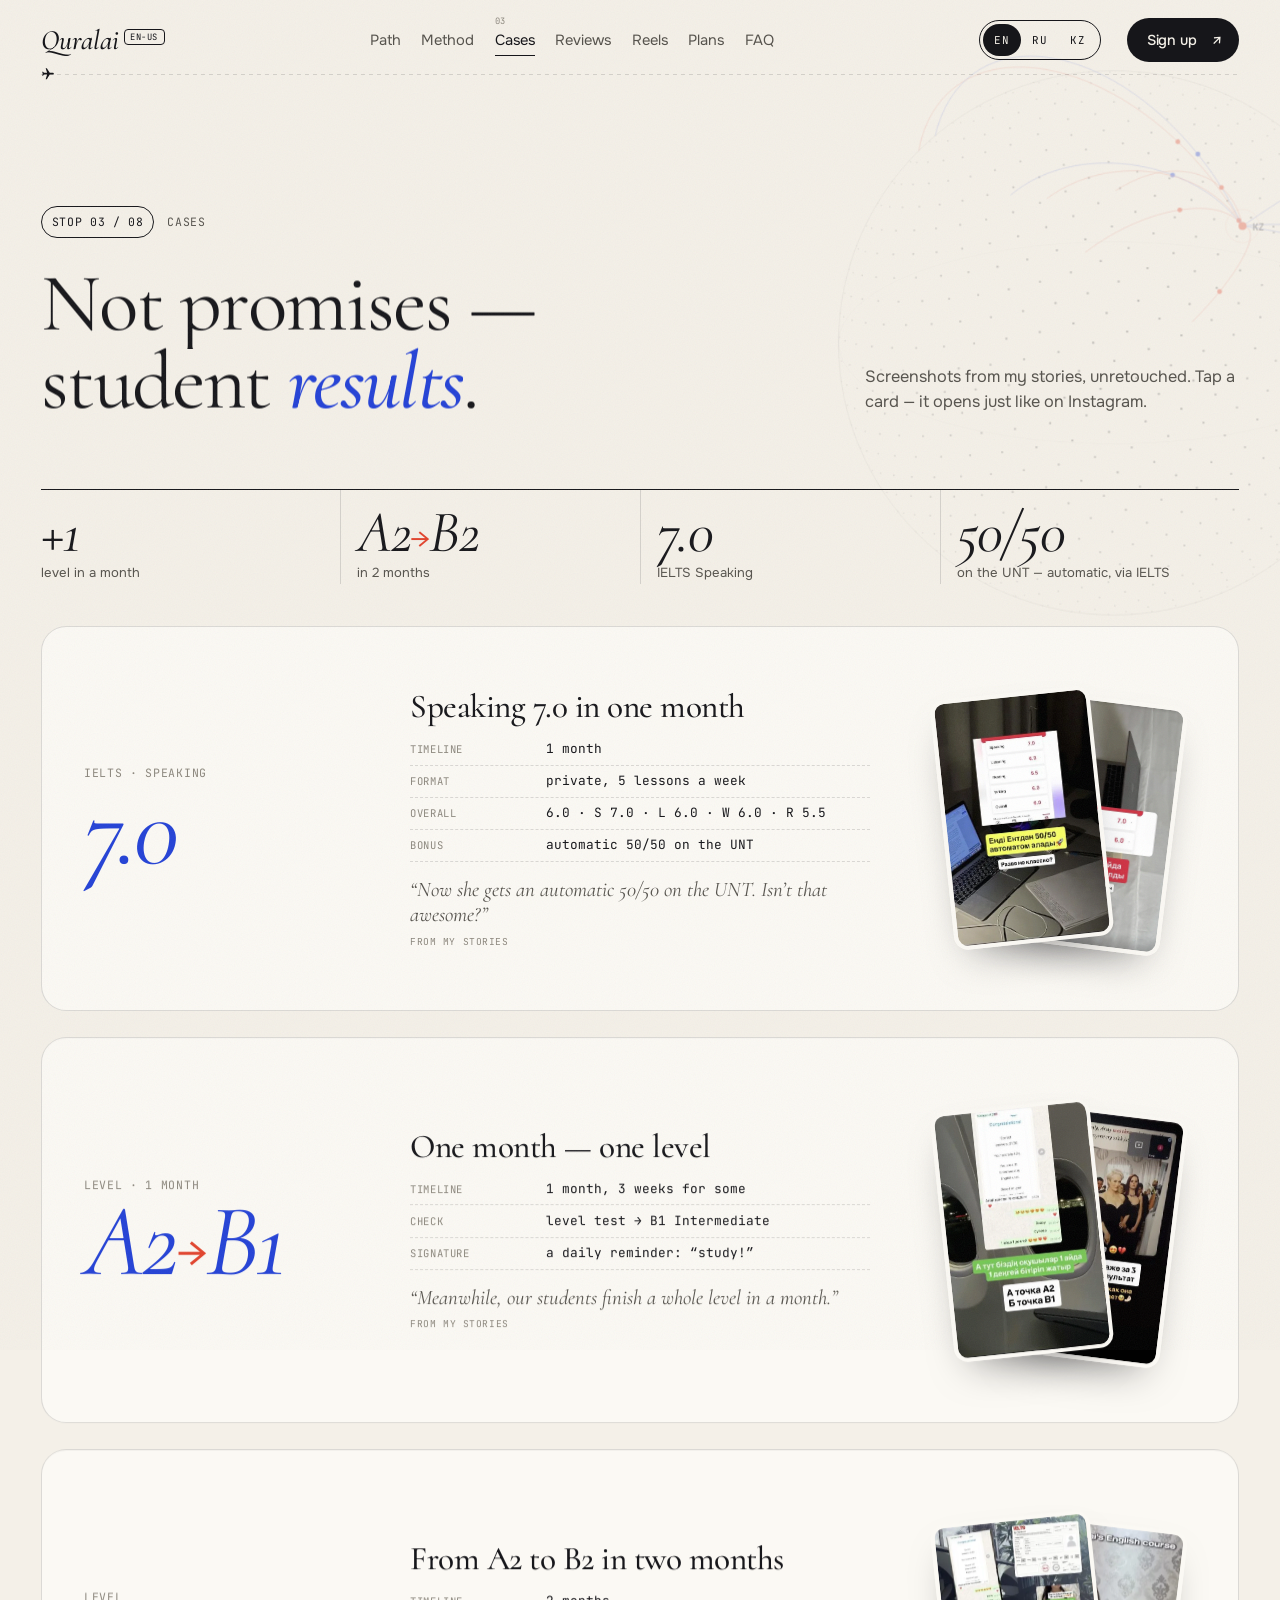
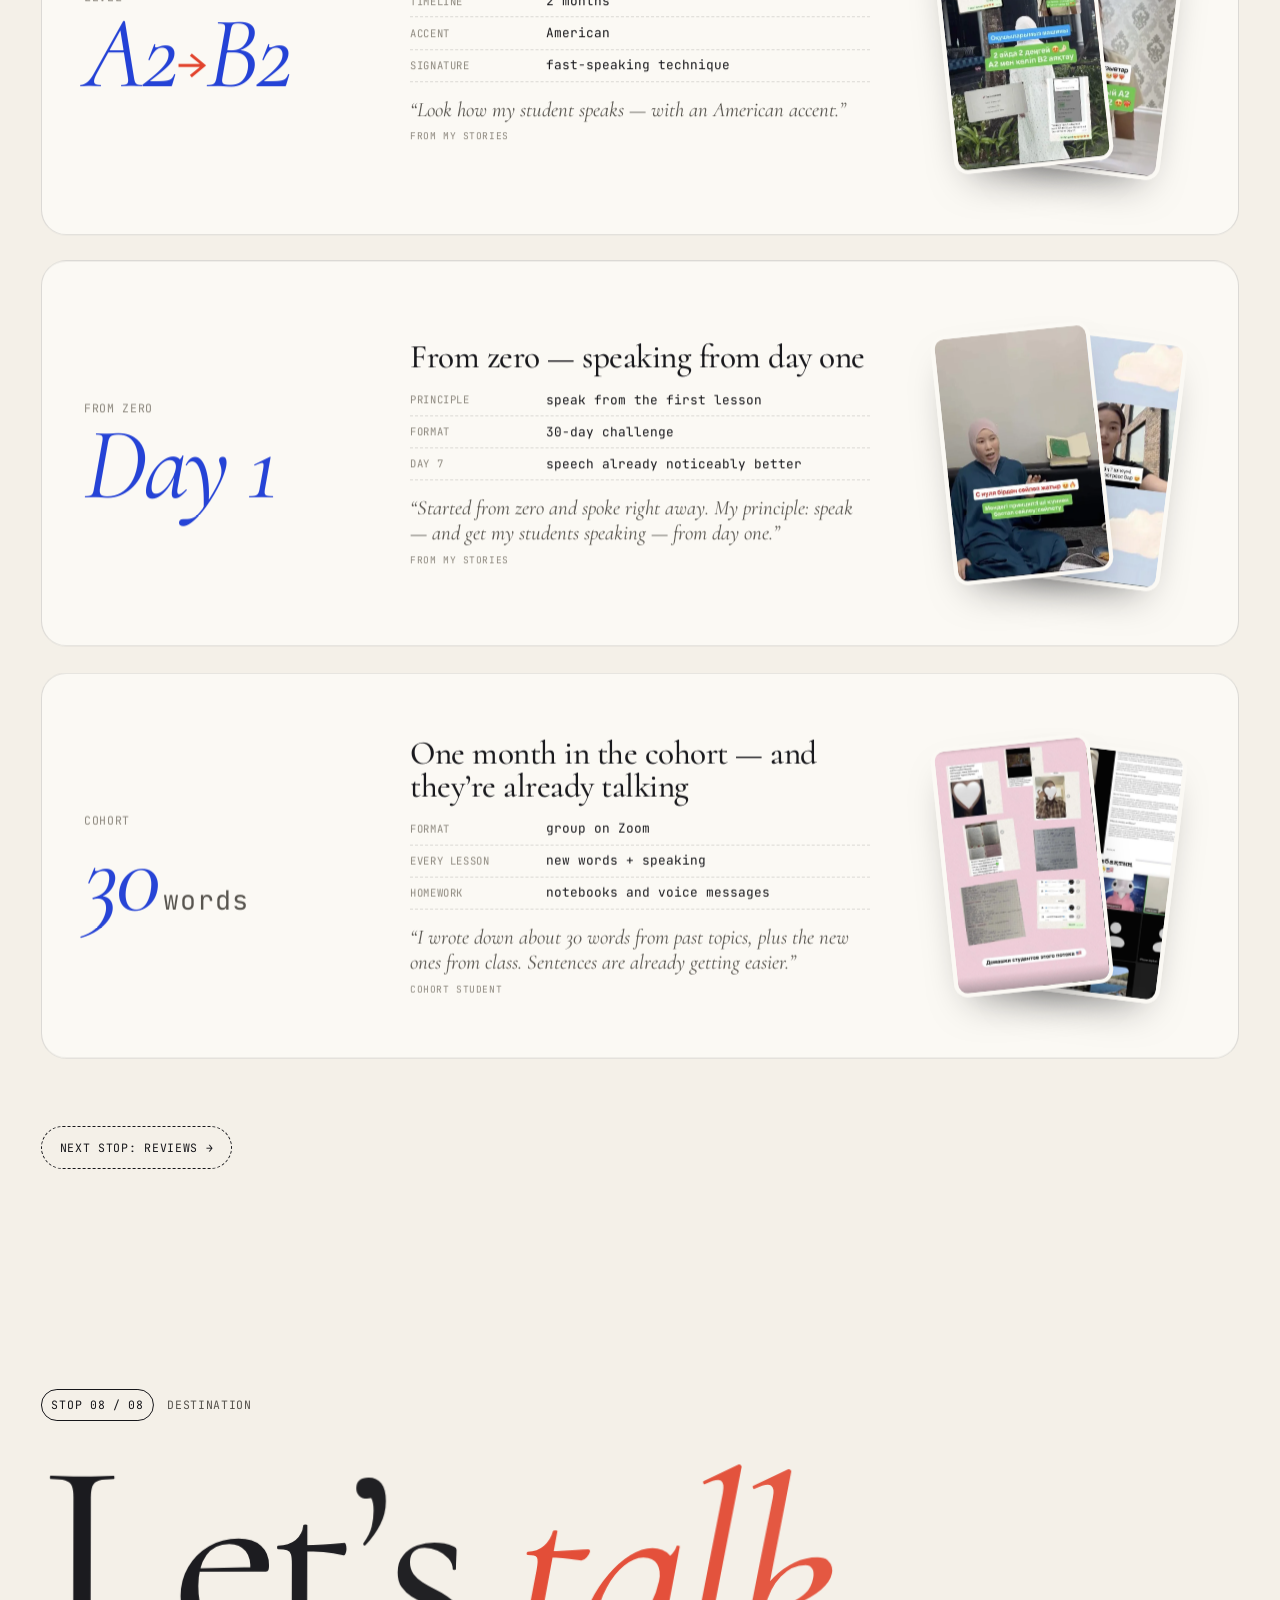
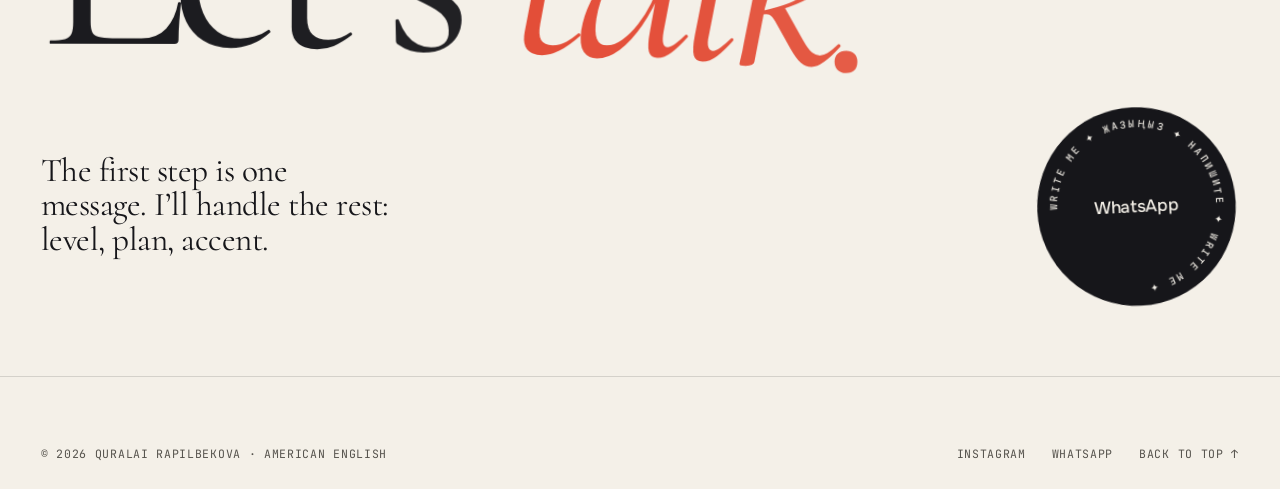
==== commit 258a53f5: "Fix page curtain covering the site; faster 2s opening Co-Authored-By: Claude Opus 5.5 <noreply@anthr" ====
--- a/cases.html
+++ b/cases.html
@@ -14,7 +14,7 @@
 <link rel="preconnect" href="https://fonts.gstatic.com" crossorigin>
 <link href="https://fonts.googleapis.com/css2?family=Caveat:wght@500;700&family=Cormorant:ital,wght@0,400;0,500;0,600;1,400;1,500;1,600&family=JetBrains+Mono:wght@400;500&family=Onest:wght@400;500;600&display=swap" rel="stylesheet">
 <script src="assets/js/hide-netlify-badge.js"></script>
-<link rel="stylesheet" href="assets/css/style.css?v=8">
+<link rel="stylesheet" href="assets/css/style.css?v=9">
 </head>
 <body class="is-loading subpage">
 <span id="page-top"></span>
@@ -186,8 +186,8 @@
 <script src="assets/js/vendor/gsap.min.js"></script>
 <script src="assets/js/vendor/ScrollTrigger.min.js"></script>
 <script src="assets/js/vendor/lenis.min.js"></script>
-<script src="assets/js/i18n-en.js?v=8"></script>
-<script src="assets/js/i18n.js?v=8"></script>
-<script src="assets/js/main.js?v=8"></script>
+<script src="assets/js/i18n-en.js?v=9"></script>
+<script src="assets/js/i18n.js?v=9"></script>
+<script src="assets/js/main.js?v=9"></script>
 </body>
 </html>
--- a/assets/css/style.css
+++ b/assets/css/style.css
@@ -756,7 +756,7 @@
   /* --- vertical rhythm: s4 top + s4 bottom left ~220px dead gaps between sections --- */
   .route, .path, .method, .cases, .reviews, .reels, .formats, .faq { padding: var(--s3) 0; }
   body.subpage main > section:first-child { padding-top: var(--s1); }
-  .contact { padding-top: var(--s3); }
+  .contact { padding-top: var(--s2); }
   .sec-head { margin-bottom: var(--s2); }
   .next { margin-top: var(--s2); min-height: 44px; font-size: .75rem; }
   .foot { margin-top: var(--s2); padding-top: var(--s1); gap: var(--s-1) var(--s1); }
@@ -792,8 +792,8 @@
   .case__facts span, .case__quote .mono, .bubble figcaption, .reel__meta span, .reel__likes,
   .pass__route small, .pass__price span, .chip b, .viewer__title, .vmodal__ig, .tcard--end .next { font-size: .6875rem; }
   .case__facts span, .pass__route small, .pass__price span { letter-spacing: .07em; }
-  .float--stamp { width: 104px; }
-  .float--stamp .mono { font-size: .6875rem; line-height: 1.2; letter-spacing: .03em; }
+  .float--stamp { width: 110px; }
+  .float--stamp .mono { font-size: .6875rem; line-height: 1.2; letter-spacing: 0; }
 
   /* --- tap targets ≥44px --- */
   .acc__item summary i { flex: 0 0 44px; height: 44px; }
@@ -802,5 +802,7 @@
   /* --- card padding / layout --- */
   .path__pin { gap: var(--s0); }
   .principle { gap: var(--s0); }
-  .case__facts li { grid-template-columns: 6.8rem 1fr; }
-}
+  .case__facts li { grid-template-columns: 6.4rem 1fr; }
+  .method__grid { gap: var(--s2); }
+  .lab { margin-top: var(--s3); }
+}
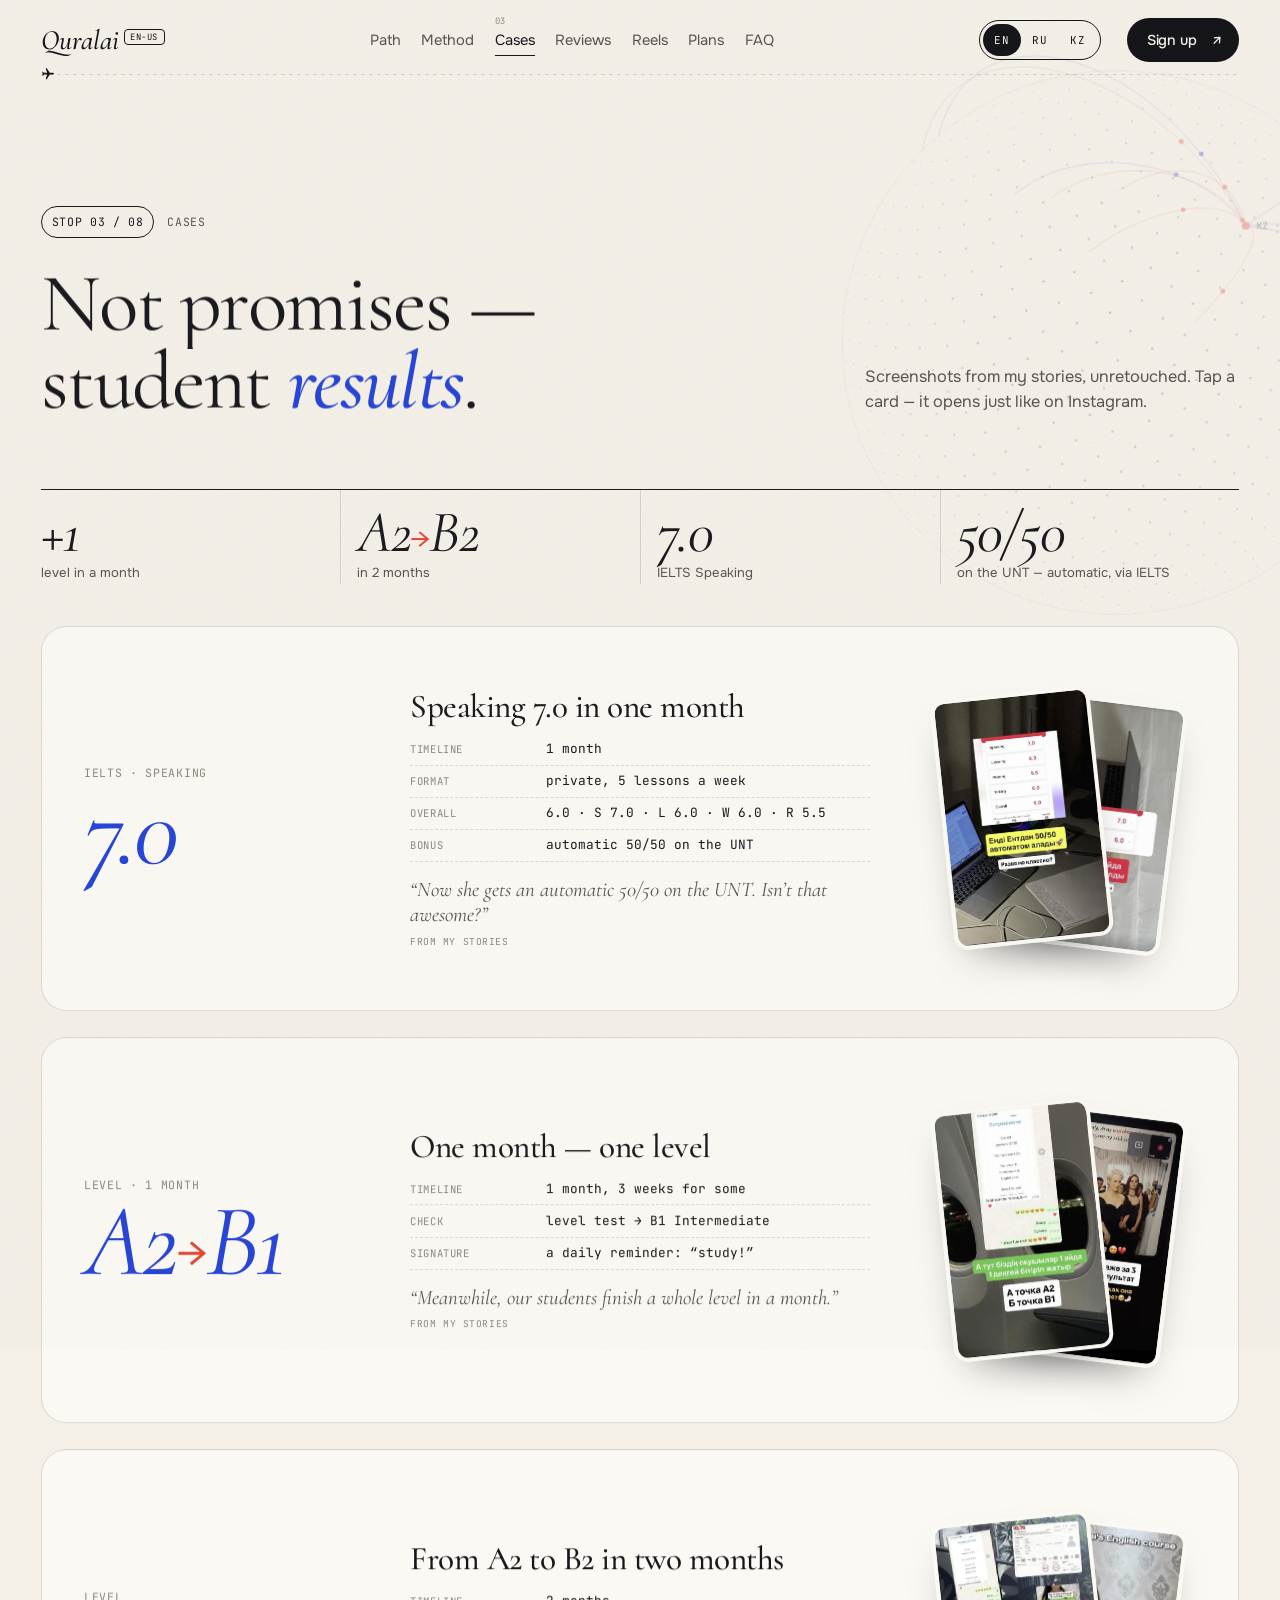
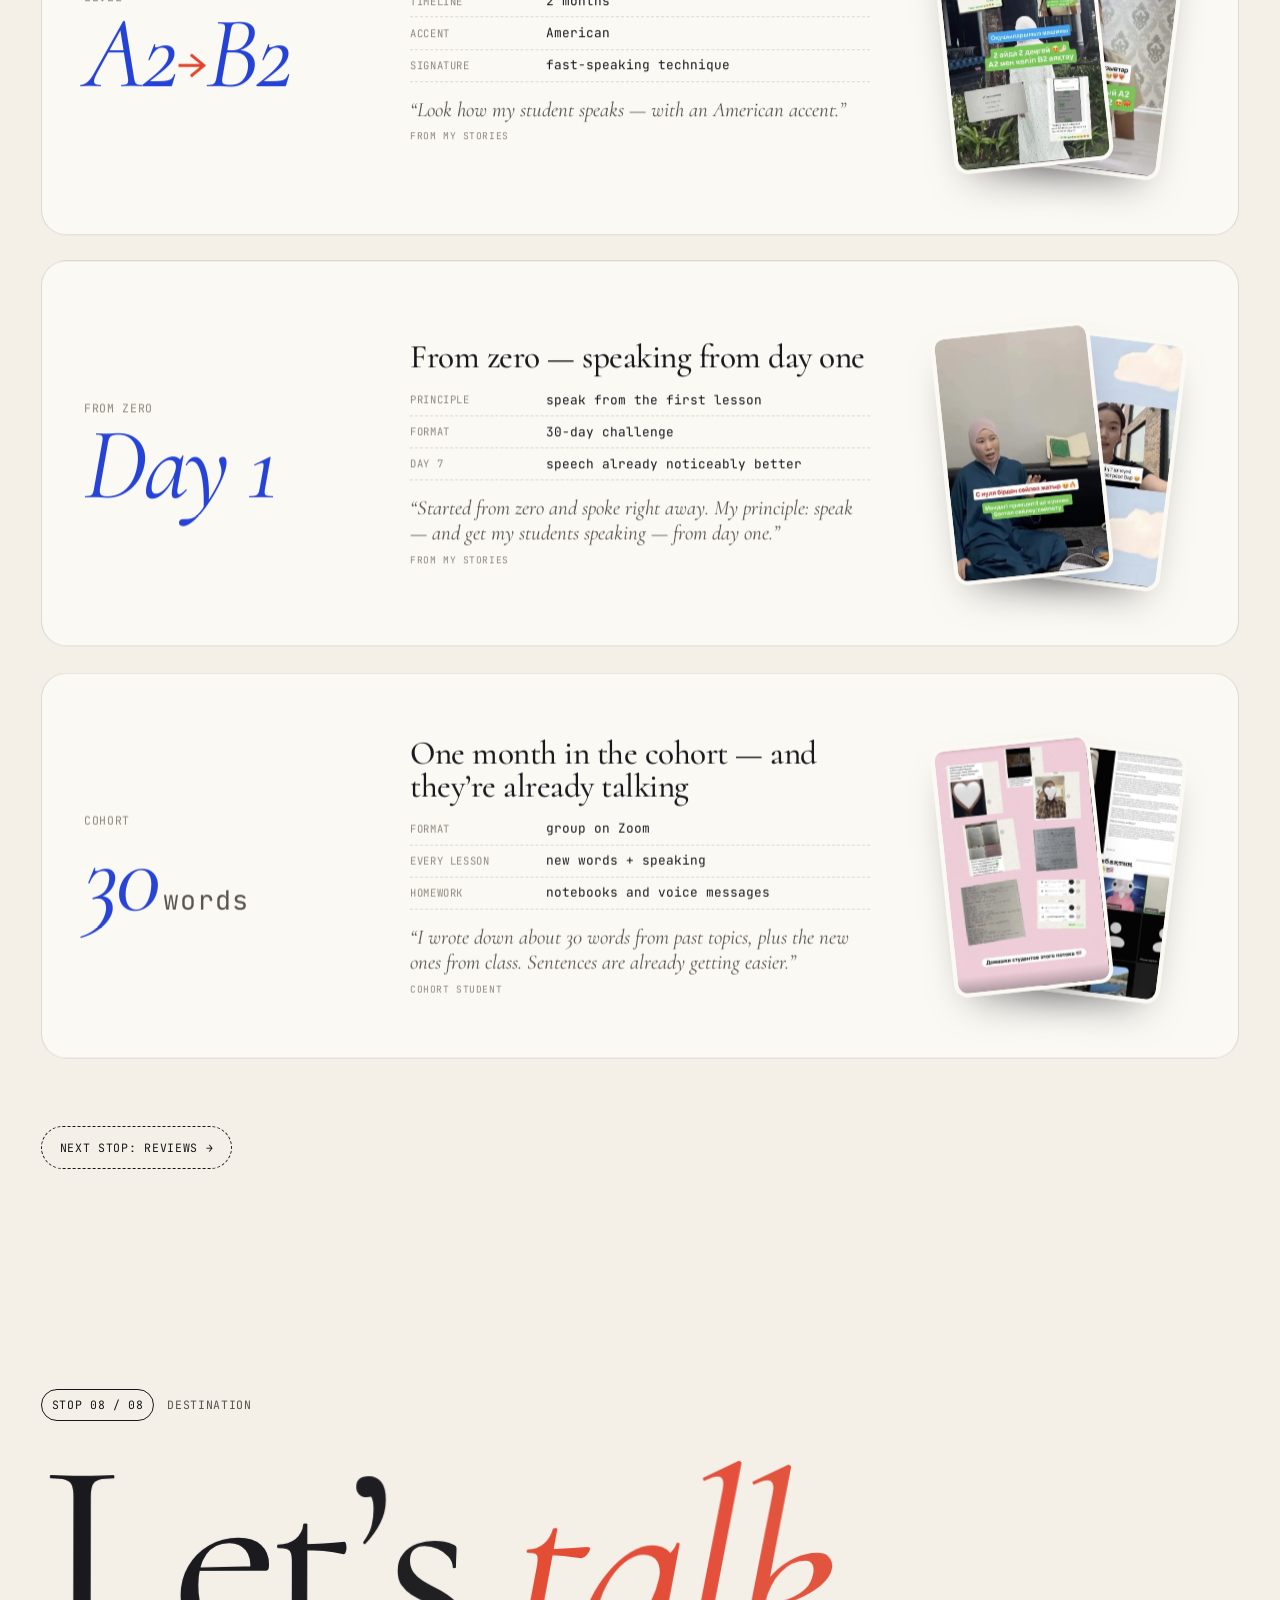
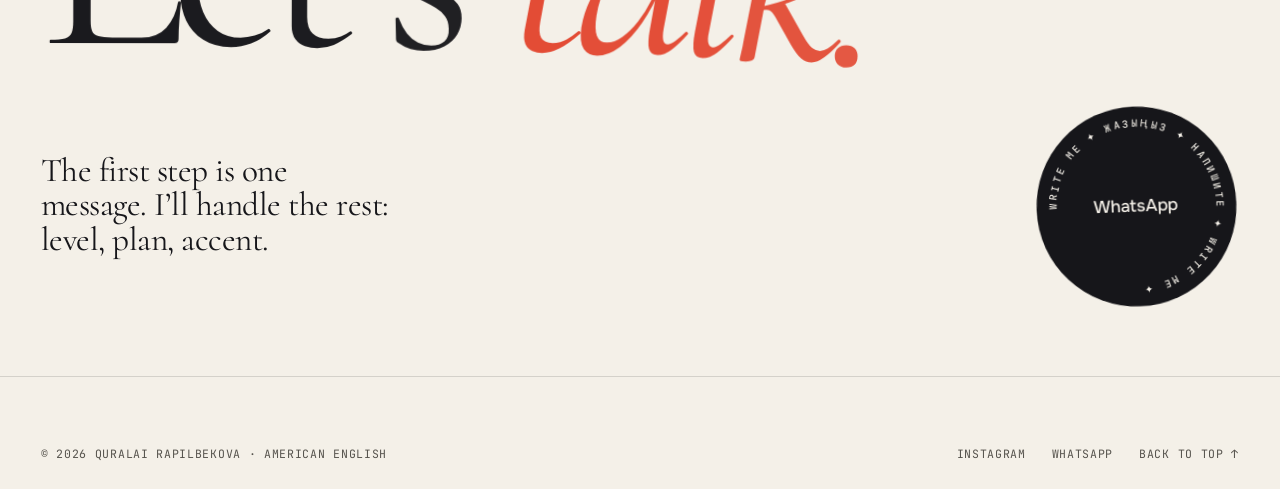
==== commit 2bf429d5: "Mobile pass: larger type, 44px tap targets, header fit, spacing; device-neutral reels hint; readable" ====
--- a/cases.html
+++ b/cases.html
@@ -14,7 +14,7 @@
 <link rel="preconnect" href="https://fonts.gstatic.com" crossorigin>
 <link href="https://fonts.googleapis.com/css2?family=Caveat:wght@500;700&family=Cormorant:ital,wght@0,400;0,500;0,600;1,400;1,500;1,600&family=JetBrains+Mono:wght@400;500&family=Onest:wght@400;500;600&display=swap" rel="stylesheet">
 <script src="assets/js/hide-netlify-badge.js"></script>
-<link rel="stylesheet" href="assets/css/style.css?v=9">
+<link rel="stylesheet" href="assets/css/style.css?v=10">
 </head>
 <body class="is-loading subpage">
 <span id="page-top"></span>
@@ -186,8 +186,8 @@
 <script src="assets/js/vendor/gsap.min.js"></script>
 <script src="assets/js/vendor/ScrollTrigger.min.js"></script>
 <script src="assets/js/vendor/lenis.min.js"></script>
-<script src="assets/js/i18n-en.js?v=9"></script>
-<script src="assets/js/i18n.js?v=9"></script>
-<script src="assets/js/main.js?v=9"></script>
+<script src="assets/js/i18n-en.js?v=10"></script>
+<script src="assets/js/i18n.js?v=10"></script>
+<script src="assets/js/main.js?v=10"></script>
 </body>
 </html>
--- a/assets/css/style.css
+++ b/assets/css/style.css
@@ -505,7 +505,7 @@
 }
 .bubble:hover { transform: translateY(-6px) rotate(-.6deg); box-shadow: 0 30px 50px -35px rgba(22,22,26,.45); }
 .bubble blockquote { margin: 0 0 .7rem; font-family: var(--serif); font-size: 1.45rem; line-height: 1.15; letter-spacing: -.01em; }
-.bubble__tr { margin: 0 0 .8rem; color: var(--ink-3); font-size: .9rem; }
+.bubble__tr { margin: 0 0 .8rem; color: var(--ink-2); font-size: .9rem; }
 .bubble figcaption { color: var(--ink-3); font-size: .62rem; }
 .bubble--b { background: var(--sky); border-color: transparent; border-radius: 22px 22px 6px 22px; }
 .bubble--c { background: var(--ink); color: var(--paper); border-color: var(--ink); }
@@ -775,7 +775,7 @@
   .contact__lead { font-size: clamp(1.75rem, 7.6vw, 2rem); }
 
   /* --- body copy ≥16px --- */
-  .hero__sub, .sec-head__aside, .path__lede, .lab__copy > p, .principle p, .acc__body p { font-size: 1.0625rem; line-height: 1.55; }
+  .hero__sub, .sec-head__aside, .path__lede, .lab__copy > p:not(.mono), .principle p, .acc__body p { font-size: 1.0625rem; line-height: 1.55; }
   .rcard__d, .tcard p, .pass ul { font-size: 1rem; line-height: 1.45; }
   .rcard__d { margin-right: 56px; } /* clears the 40px .rcard__go arrow */
   .case__quote { font-size: 1.4rem; }
